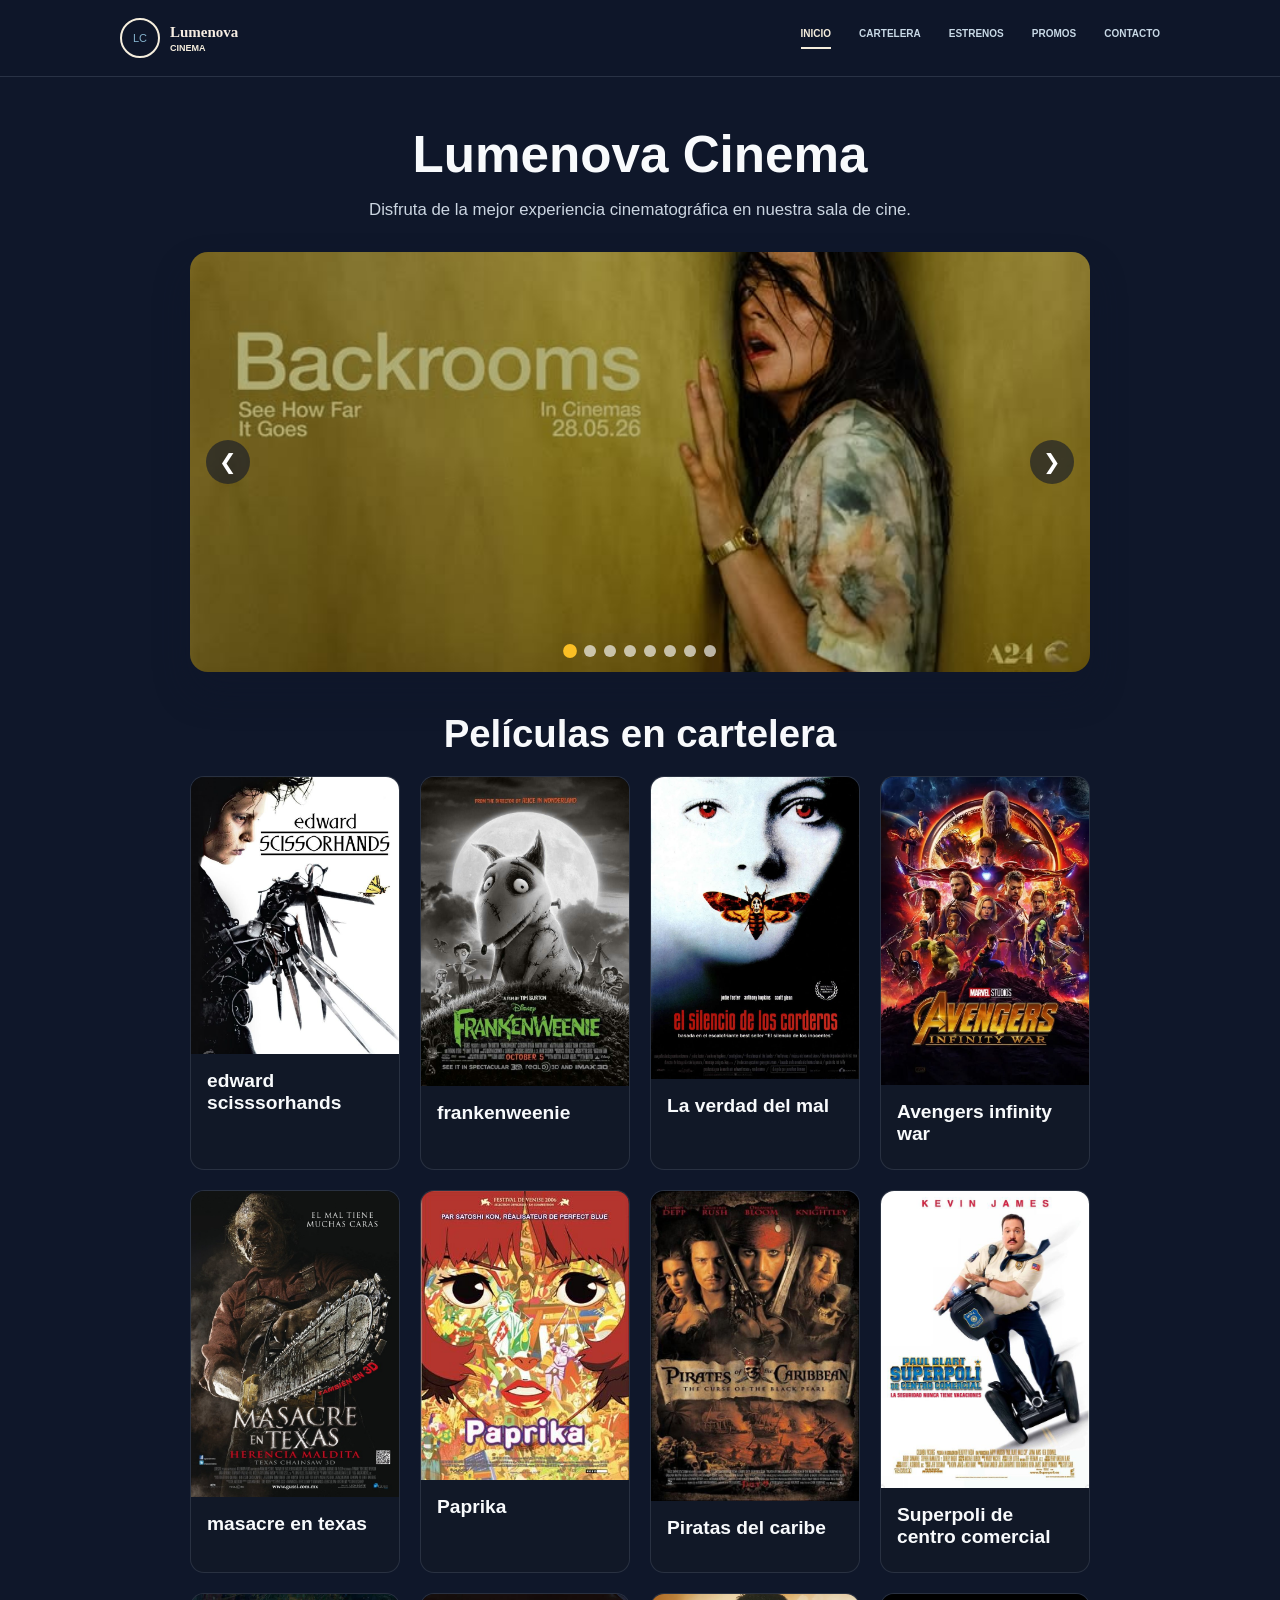
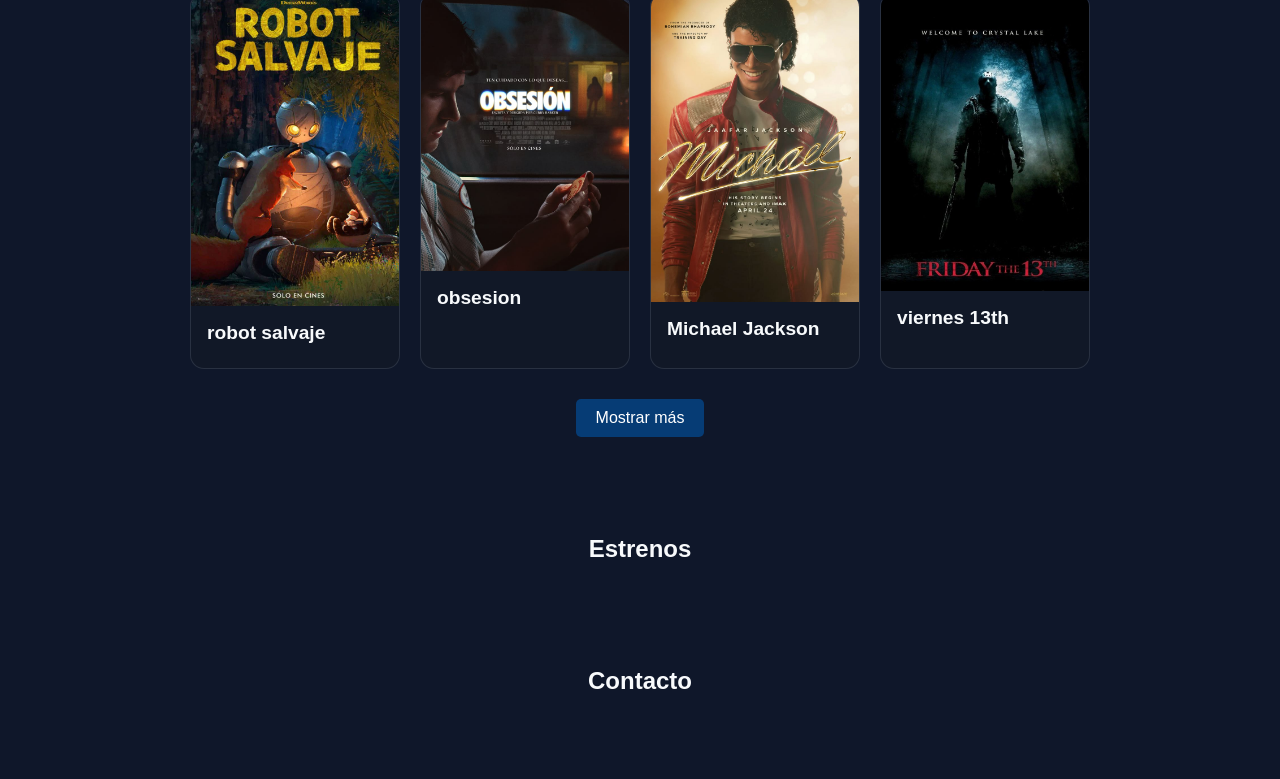
==== frontend/html/index.html @ c8a7863b "modificacion de la barra de menu" ====
<!DOCTYPE html>
<html lang="es">
<head>
    <meta charset="UTF-8">
    <meta name="viewport" content="width=device-width, initial-scale=1.0">
    <link rel="stylesheet" href="../css/style.css">
    <title>Lumenova Cinema</title>
    <link rel="icon" type="image/png" href="../img/logo/lumenova.png">
</head>
<body>
    <header>
        <div class="site-header">
            <a class="brand" href="#inicio" aria-label="Lumenova Cinema, inicio">
                <span class="brand-mark" aria-hidden="true">LC</span>
                <span class="brand-text">Lumenova<small>CINEMA</small></span>
            </a>
            <nav class="main-nav" aria-label="Navegacion principal">
                <a class="current" href="#inicio">Inicio</a>
                <a href="#cartelera">Cartelera</a>
                <a href="#estrenos">Estrenos</a>
                <a href="#promos">Promos</a>
                <a href="#contacto">Contacto</a>
            </nav>
        </div>
    </header>

    <main>
        <section id="inicio" class="hero">
            <h1>Lumenova Cinema</h1>
            <p>Disfruta de la mejor experiencia cinematográfica en nuestra sala de cine.</p>
        </section>

        <section id="cartelera" class="seccion-cartelera">
            <div class="carrusel-contenedor" aria-label="Carrusel de imágenes de películas">
                <button class="carrusel-btn anterior" type="button" aria-label="Anterior" onclick="cambiarImagen(-1)">&#10094;</button>

                <div class="carrusel-imagenes">
                    <img class="carrusel-slide activa" src="../img/carrusel de imagenes/backrooms.jpeg" alt="Imagen 1">
                    <img class="carrusel-slide" src="../img/carrusel de imagenes/deadpool.jpeg" alt="Imagen 2">
                    <img class="carrusel-slide" src="../img/carrusel de imagenes/longlegs.jpeg" alt="Imagen 3">
                    <img class="carrusel-slide" src="../img/carrusel de imagenes/spider-man home coming.jpeg" alt="Imagen 4">
                    <img class="carrusel-slide" src="../img/carrusel de imagenes/LaOdisea.jpg" alt="Imagen 5">
                    <img class="carrusel-slide" src="../img/carrusel de imagenes/The Boys Wallpaper.jpeg" alt="Imagen 6">
                    <img class="carrusel-slide" src="../img/carrusel de imagenes/the texas chainsaw massacre.jpeg" alt="Imagen 7">
                    <img class="carrusel-slide" src="../img/carrusel de imagenes/zootopia 2.jpeg" alt="Imagen 8">
                </div>

                <div class="carrusel-puntos" aria-label="Indicadores del carrusel">
                    <button class="carrusel-punto activo" type="button" data-index="0" aria-label="Ir a la imagen 1"></button>
                    <button class="carrusel-punto" type="button" data-index="1" aria-label="Ir a la imagen 2"></button>
                    <button class="carrusel-punto" type="button" data-index="2" aria-label="Ir a la imagen 3"></button>
                    <button class="carrusel-punto" type="button" data-index="3" aria-label="Ir a la imagen 4"></button>
                    <button class="carrusel-punto" type="button" data-index="4" aria-label="Ir a la imagen 5"></button>
                    <button class="carrusel-punto" type="button" data-index="5" aria-label="Ir a la imagen 6"></button>
                    <button class="carrusel-punto" type="button" data-index="6" aria-label="Ir a la imagen 7"></button>
                    <button class="carrusel-punto" type="button" data-index="7" aria-label="Ir a la imagen 8"></button>
                </div>
                <button class="carrusel-btn siguiente" type="button" aria-label="Siguiente" onclick="cambiarImagen(1)">&#10095;</button>
            </div>

            <div class="peliculas-container">
                <h2>Películas en cartelera</h2>
                <div class="peliculas-grid">
                    <article class="pelicula-card">
                        <img src="../img/peliculas/edward scisssorhands.jpeg" alt="edward scisssorhands">
                        <div class="pelicula-info">
                            <h3>edward scisssorhands</h3>
                            <p></p>
                        </div>
                    </article>
                    <article class="pelicula-card">
                        <img src="../img/peliculas/frankenweenie.jpeg" alt="frankenweenie">
                        <div class="pelicula-info">
                            <h3>frankenweenie</h3>
                            <p></p>
                        </div>
                    </article>
                    <article class="pelicula-card">
                        <img src="../img/peliculas/La verdad del mal.jpeg" alt="La verdad del mal">
                        <div class="pelicula-info">
                            <h3>La verdad del mal</h3>
                            <p></p>
                        </div>
                    </article>
                    <article class="pelicula-card">
                        <img src="../img/peliculas/marvel_com.jpeg" alt="Avengers infinity war">
                        <div class="pelicula-info">
                            <h3> Avengers infinity war </h3>
                            <p></p>
                        </div>
                    </article>
                    <article class="pelicula-card">
                        <img src="../img/peliculas/masacre en texas.jpeg" alt="masacre en texas">
                        <div class="pelicula-info">
                            <h3>masacre en texas</h3>
                            <p></p>
                        </div>
                    </article><article class="pelicula-card">
                        <img src="../img/peliculas/Paprika.jpeg" alt="Paprika">
                        <div class="pelicula-info">
                            <h3>Paprika</h3>
                            <p></p>
                        </div>
                    </article><article class="pelicula-card">
                        <img src="../img/peliculas/Piratas del Caribe_ La maldición de la Perla Negra  (2003).jpeg" alt="Piratas del caribe">
                        <div class="pelicula-info">
                            <h3>Piratas del caribe</h3>
                            <p></p>
                        </div>
                    </article><article class="pelicula-card">
                        <img src="../img/peliculas/Superpoli de centro comercial (2009) - tt1114740.jpeg" alt="Superpoli de centro comercial">
                        <div class="pelicula-info">
                            <h3>Superpoli de centro comercial</h3>
                            <p></p>
                        </div>
                    </article>
                    </article><article class="pelicula-card">
                        <img src="../img/peliculas/Robot Salvaje.jpeg" alt="Robot salvaje">
                        <div class="pelicula-info">
                            <h3>robot salvaje</h3>
                            <p></p>
                        </div>
                    </article>
                    </article><article class="pelicula-card">
                        <img src="../img/peliculas/obsesion.jpeg" alt="obsesion">
                        <div class="pelicula-info">
                            <h3>obsesion</h3>
                            <p></p>
                        </div>
                    </article>
                    </article><article class="pelicula-card">
                        <img src="../img/peliculas/Michael (2026).jpeg" alt="michael jackson">
                        <div class="pelicula-info">
                            <h3>Michael Jackson</h3>
                            <p></p>
                        </div>
                    </article>
                    </article><article class="pelicula-card">
                        <img src="../img/peliculas/viernes 13th.jpeg" alt="viernes 13th">
                        <div class="pelicula-info">
                            <h3> viernes 13th</h3>
                            <p></p>
                        </div>
                    </article>
                </div>
                <div class="expand-container">
                    <button id="expand-btn" class="btn" type="button">Mostrar más</button>
                </div>
            </div>
        </section>
        <section id="estrenos" class="contenido-seccion">
            <h2>Estrenos</h2>
            <p></p>
        </section>
        <section id="contacto" class="contenido-seccion">
            <h2>Contacto</h2>
            <p></p>
        </section>
    </main>
    <footer>

    </footer>
    <script src="../js/script.js"></script>
</body>
</html>
---- frontend/css/style.css ----
html {
    scroll-behavior: smooth;
}

body {
    margin: 0;
    font-family: Arial, sans-serif;
    background: #0f172a;
    color: #f8fafc;
}

header {
    position: sticky;
    top: 0;
    z-index: 50;
    background: rgba(15, 23, 42, 0.95);
    backdrop-filter: blur(6px);
    border-bottom: 1px solid rgba(148, 163, 184, 0.2);
}

.site-header {
    align-items: center;
    display: flex;
    justify-content: space-between;
    margin: 0 auto;
    max-width: 1040px;
    padding: 18px 28px;
}

.brand {
    align-items: center;
    color: #f7eee3;
    display: flex;
    gap: 10px;
    text-decoration: none;
}

.brand-mark {
    align-items: center;
    border: 2px solid #f5eedd;
    border-radius: 50%;
    color: #84b3ce;
    display: flex;
    font-size: 11px;
    height: 36px;
    justify-content: center;
    width: 36px;
}

.brand-text {
    font-family: Georgia, serif;
    font-size: 15px;
    font-weight: bold;
}

.brand-text small {
    color: #f5eedd;
    display: block;
    font-family: Arial, sans-serif;
    font-size: 9px;
    margin-top: 2px;
}

.main-nav {
    display: flex;
    gap: 28px;
}

.main-nav a {
    color: #c8d9e6;
    font-size: 10px;
    font-weight: bold;
    padding-bottom: 8px;
    text-decoration: none;
    text-transform: uppercase;
}

.main-nav a:hover,.main-nav a.current {
    border-bottom: 2px solid #f5eedd;
    color: #f5eedd;
}

@media (max-width: 650px) {
    .site-header {
        align-items: flex-start;
        flex-direction: column;
        gap: 20px;
    }

    .main-nav {
        flex-wrap: wrap;
        gap: 14px 18px;
    }
}

main {
    width: min(1100px, calc(100% - 2rem));
    margin: 0 auto;
    padding-bottom: 3rem;
}

.hero,.contenido-seccion {
    padding: 3rem 1rem 1rem;
    text-align: center;
}

.hero h1 {
    margin: 0;
    font-size: clamp(2rem, 4vw, 4rem);
}

.hero p {
    color: #cbd5e1;
    max-width: 700px;
    margin: 1rem auto 0;
    font-size: 1.05rem;
}

.seccion-cartelera {
    padding-top: 1rem;
}

.carrusel-contenedor {
    position: relative;
    max-width: 900px;
    margin: 0 auto;
    border-radius: 18px;
    overflow: hidden;
    box-shadow: 0 20px 35px rgba(15, 23, 42, 0.45);
    background: #111827;
}

.carrusel-imagenes {
    position: relative;
    width: 100%;
    height: 420px;
}

.carrusel-slide {
    position: absolute;
    inset: 0;
    width: 100%;
    height: 100%;
    object-fit: cover;
    opacity: 0;
    visibility: hidden;
    transition: opacity 0.5s ease, visibility 0.5s ease;
}

.carrusel-slide.activa {
    opacity: 1;
    visibility: visible;
}

.carrusel-btn {
    position: absolute;
    top: 50%;
    transform: translateY(-50%);
    border: none;
    border-radius: 50%;
    width: 44px;
    height: 44px;
    background-color: rgba(15, 23, 42, 0.6);
    color: white;
    font-size: 1.3rem;
    cursor: pointer;
    z-index: 10;
    transition: background-color 0.2s ease, transform 0.2s ease;
}

.carrusel-btn:hover {
    background-color: rgba(15, 23, 42, 0.85);
    transform: translateY(-50%) scale(1.05);
}

.anterior {
    left: 16px;
}

.siguiente {
    right: 16px;
}

.carrusel-puntos {
    position: absolute;
    left: 50%;
    bottom: 15px;
    display: flex;
    gap: 0.5rem;
    transform: translateX(-50%);
    z-index: 15;
}

.carrusel-punto {
    width: 12px;
    height: 12px;
    border: none;
    border-radius: 50%;
    background: rgba(255, 255, 255, 0.65);
    cursor: pointer;
    transition: background 0.2s ease, transform 0.2s ease;
}

.carrusel-punto.activo {
    background: #fbbf24;
    transform: scale(1.15);
}

.peliculas-container {
    max-width: 900px;
    margin: 2.5rem auto 0;
    padding: 0 0.5rem;
}

.peliculas-container h2 {
    margin: 0 0 1.25rem;
    text-align: center;
    font-size: clamp(1.8rem, 3vw, 2.5rem);
}

.peliculas-grid {
    display: grid;
    grid-template-columns: repeat(auto-fit, minmax(200px, 1fr));
    gap: 1.25rem;
}

.pelicula-card {
    background: #111827;
    border: 1px solid rgba(148, 163, 184, 0.18);
    border-radius: 14px;
    overflow: hidden;
    transition: transform 0.2s ease, box-shadow 0.2s ease;
}

.pelicula-card:hover {
    transform: translateY(-4px);
    box-shadow: 0 14px 24px rgba(15, 23, 42, 0.35);
}

.pelicula-card img {
    display: block;
    width: 100%;
    height: auto;
    object-fit: contain;
    background: #0f172a;
}

.pelicula-info {
    padding: 1rem;
}

.pelicula-info h3 {
    margin: 0 0 0.5rem;
    color: #f8fafc;
    font-size: 1.2rem;
}

.pelicula-info p {
    margin: 0;
    color: #cbd5e1;
    line-height: 1.5;
}

.btn {
    background-color: #063c75;
    color: white;
    border: none;
    padding: 10px 20px;
    cursor: pointer;
    border-radius: 5px;
    font-size: 16px;
}

.btn:hover {
    background-color: #1f65af;
    transform: translateY(-1px);
}
.content {
    max-height: 2000px;
    overflow: hidden;
    transition: max-height 0.3s ease-out, opacity 0.3s ease-out;
    opacity: 1;
    margin-top: 10px;
}

.content.oculto {
    max-height: 0;
    opacity: 0;
}

.expand-container{
    margin: 30px auto;
    display: grid;
    place-items: center;
}
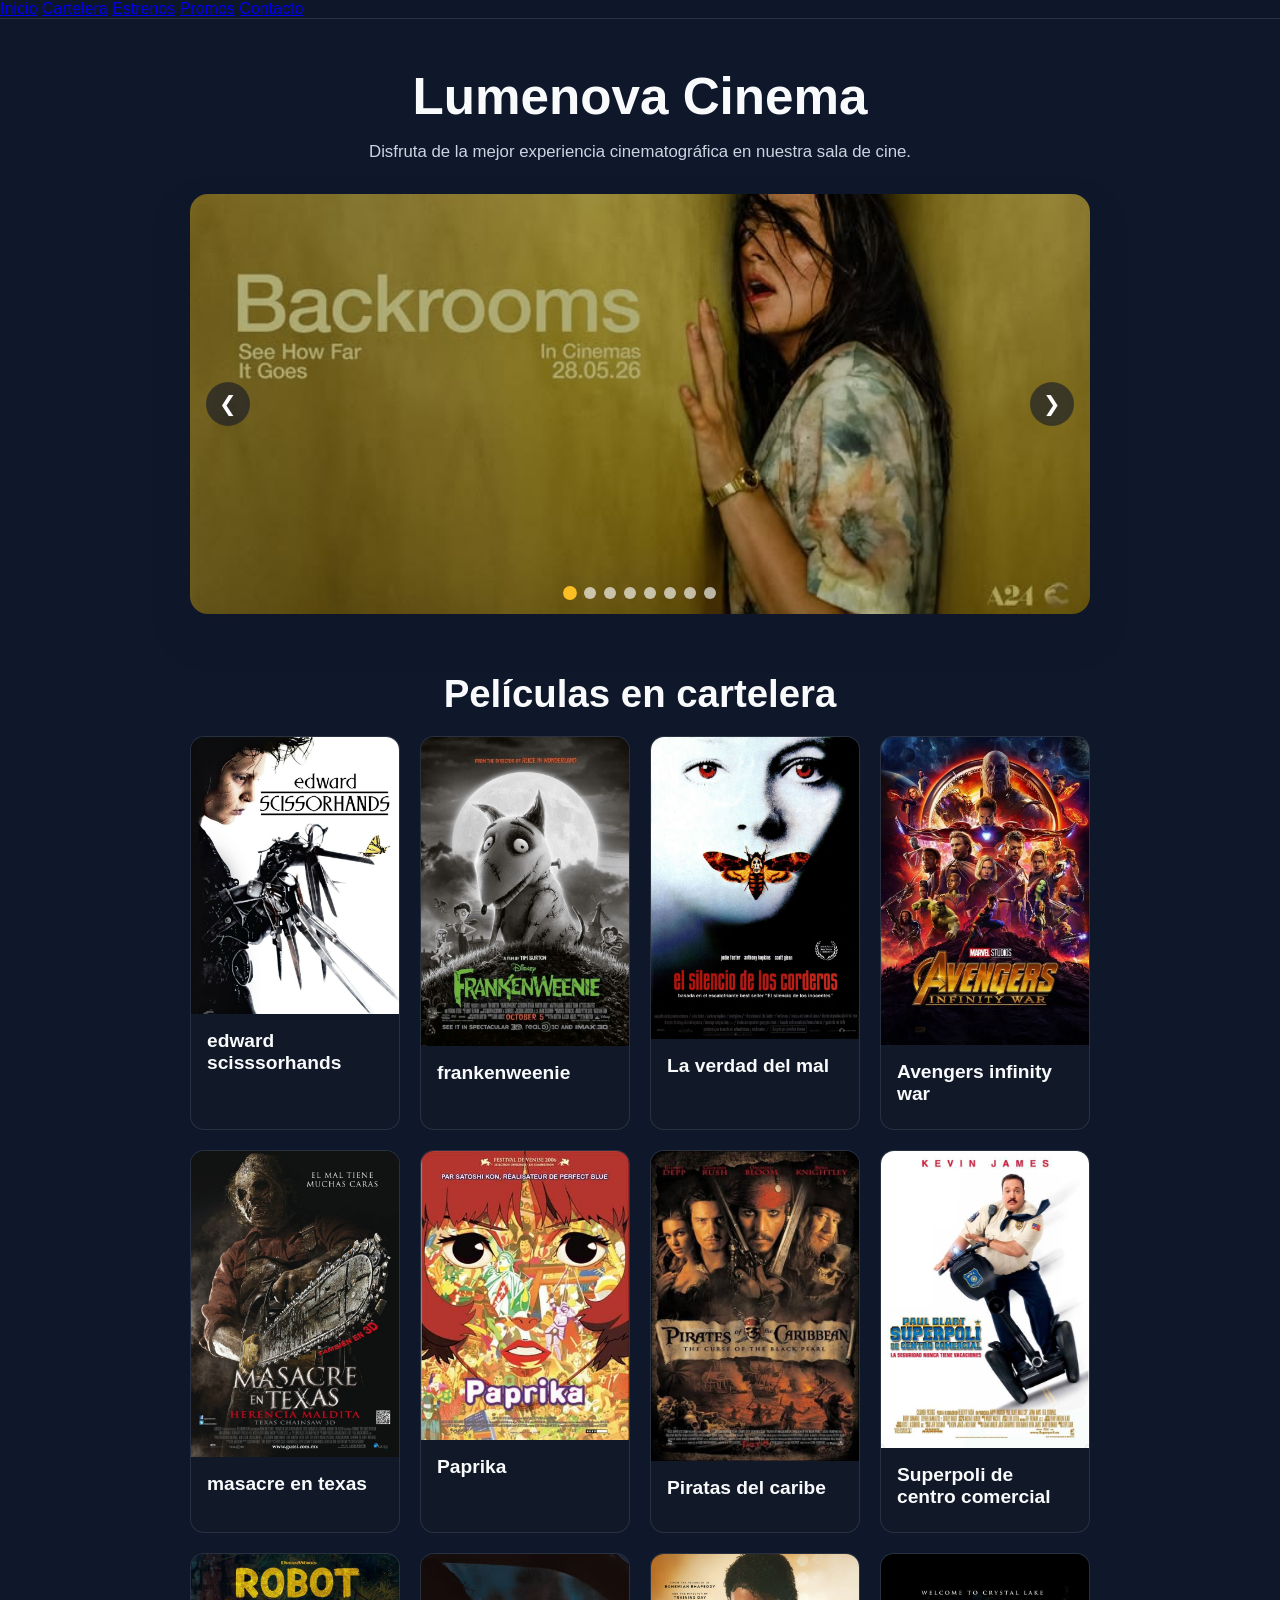
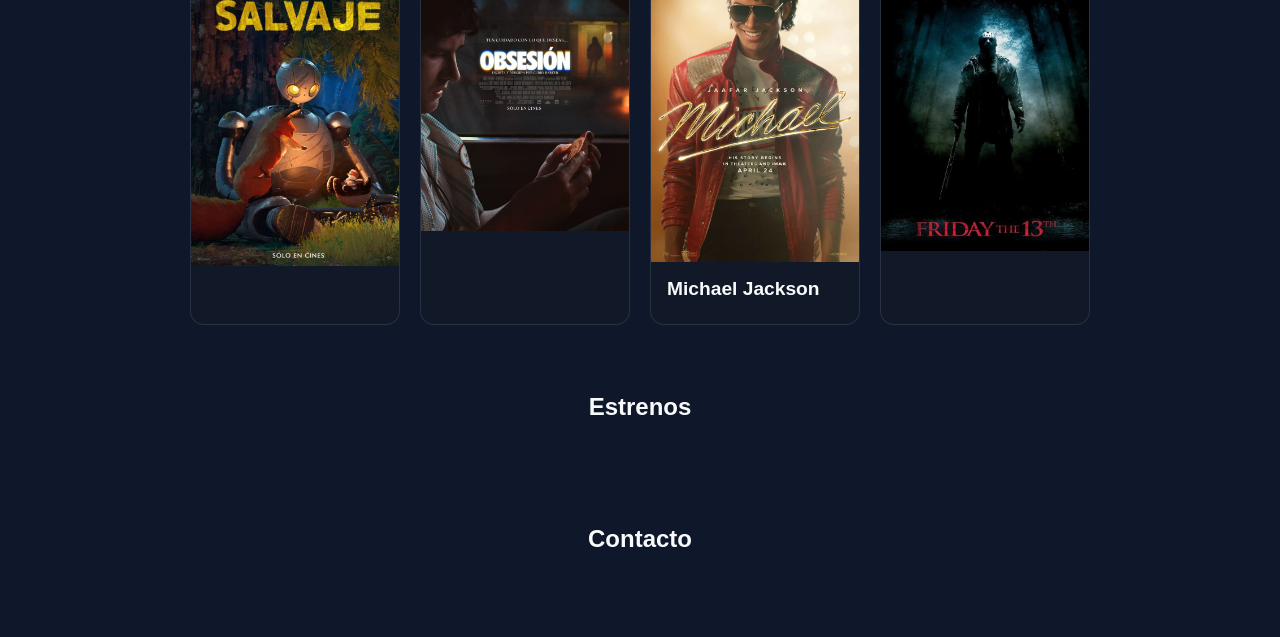
==== commit d1260fa2: "arregle la seccion de cartelera para que apparezca tambien el titulo" ====
--- a/frontend/html/index.html
+++ b/frontend/html/index.html
@@ -9,19 +9,13 @@
 </head>
 <body>
     <header>
-        <div class="site-header">
-            <a class="brand" href="#inicio" aria-label="Lumenova Cinema, inicio">
-                <span class="brand-mark" aria-hidden="true">LC</span>
-                <span class="brand-text">Lumenova<small>CINEMA</small></span>
-            </a>
-            <nav class="main-nav" aria-label="Navegacion principal">
-                <a class="current" href="#inicio">Inicio</a>
-                <a href="#cartelera">Cartelera</a>
-                <a href="#estrenos">Estrenos</a>
-                <a href="#promos">Promos</a>
-                <a href="#contacto">Contacto</a>
-            </nav>
-        </div>
+        <nav id="nav">
+            <a href="#inicio">Inicio</a>
+            <a href="#cartelera">Cartelera</a>
+            <a href="#estrenos">Estrenos</a>
+            <a href="#promos">Promos</a>
+            <a href="#contacto">Contacto</a>
+        </nav>
     </header>
 
     <main>
@@ -30,7 +24,7 @@
             <p>Disfruta de la mejor experiencia cinematográfica en nuestra sala de cine.</p>
         </section>
 
-        <section id="cartelera" class="seccion-cartelera">
+        <section class="seccion-cartelera">
             <div class="carrusel-contenedor" aria-label="Carrusel de imágenes de películas">
                 <button class="carrusel-btn anterior" type="button" aria-label="Anterior" onclick="cambiarImagen(-1)">&#10094;</button>
 
@@ -57,7 +51,7 @@
                 </div>
                 <button class="carrusel-btn siguiente" type="button" aria-label="Siguiente" onclick="cambiarImagen(1)">&#10095;</button>
             </div>
-
+            <div id="cartelera"></div><br>
             <div class="peliculas-container">
                 <h2>Películas en cartelera</h2>
                 <div class="peliculas-grid">
@@ -115,36 +109,33 @@
                         </div>
                     </article>
                     </article><article class="pelicula-card">
-                        <img src="../img/peliculas/Robot Salvaje.jpeg" alt="Robot salvaje">
+                        <img src="../img/peliculas/Robot Salvaje.jpeg" alt="">
                         <div class="pelicula-info">
-                            <h3>robot salvaje</h3>
+                            <h3></h3>
                             <p></p>
                         </div>
                     </article>
                     </article><article class="pelicula-card">
-                        <img src="../img/peliculas/obsesion.jpeg" alt="obsesion">
+                        <img src="../img/peliculas/obsesion.jpeg" alt="">
                         <div class="pelicula-info">
-                            <h3>obsesion</h3>
+                            <h3></h3>
                             <p></p>
                         </div>
                     </article>
                     </article><article class="pelicula-card">
-                        <img src="../img/peliculas/Michael (2026).jpeg" alt="michael jackson">
+                        <img src="../img/peliculas/Michael (2026).jpeg" alt="">
                         <div class="pelicula-info">
                             <h3>Michael Jackson</h3>
                             <p></p>
                         </div>
                     </article>
                     </article><article class="pelicula-card">
-                        <img src="../img/peliculas/viernes 13th.jpeg" alt="viernes 13th">
+                        <img src="../img/peliculas/viernes 13th.jpeg" alt="">
                         <div class="pelicula-info">
-                            <h3> viernes 13th</h3>
+                            <h3></h3>
                             <p></p>
                         </div>
                     </article>
-                </div>
-                <div class="expand-container">
-                    <button id="expand-btn" class="btn" type="button">Mostrar más</button>
                 </div>
             </div>
         </section>
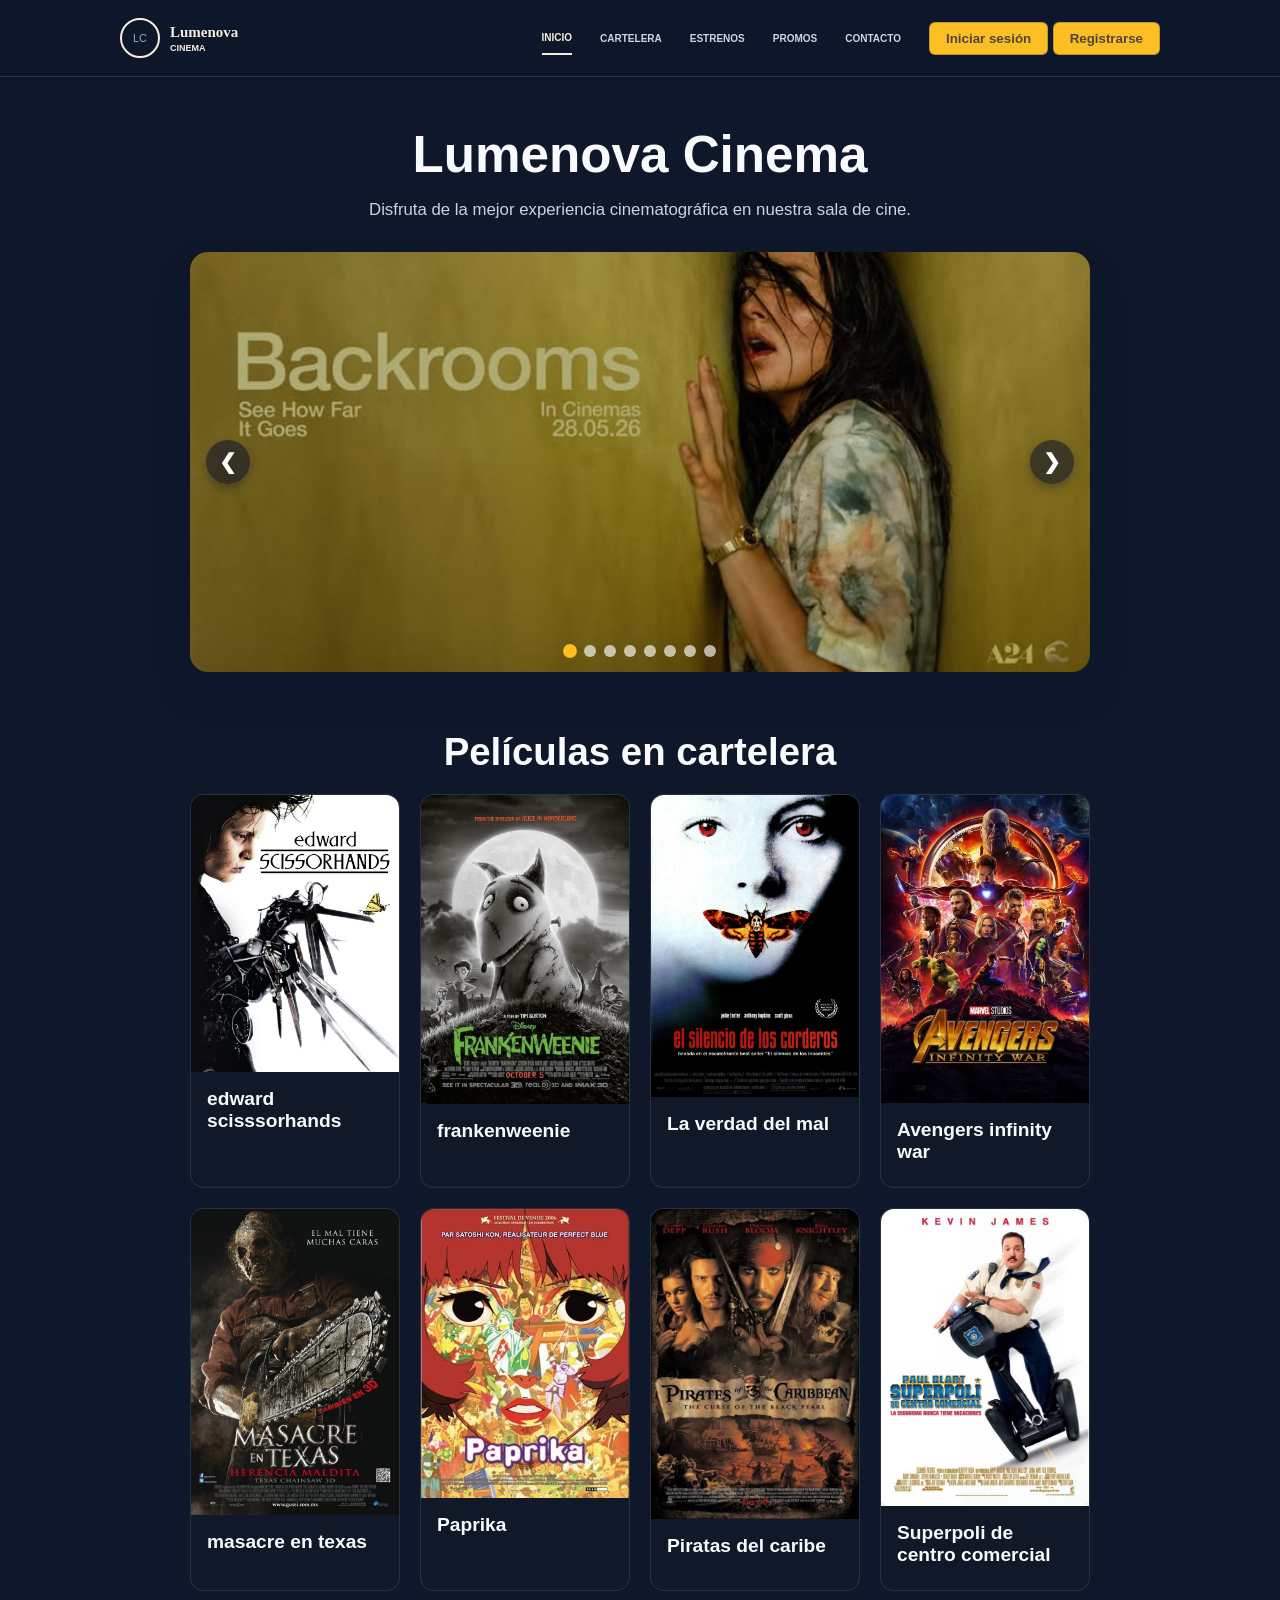
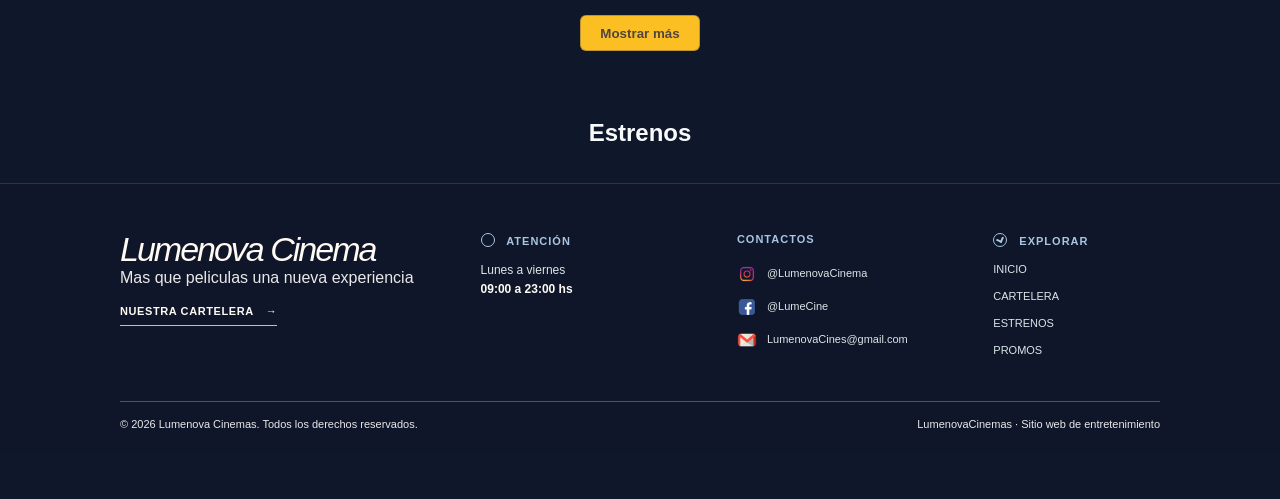
==== commit 0d3e117d: "implementacion de nuevas peliculas, apartados de iniciar sesion y registrarse ademas de implementar " ====
--- a/frontend/html/index.html
+++ b/frontend/html/index.html
@@ -9,12 +9,21 @@
 </head>
 <body>
     <header>
-        <nav id="nav">
-            <a href="#inicio">Inicio</a>
-            <a href="#cartelera">Cartelera</a>
-            <a href="#estrenos">Estrenos</a>
-            <a href="#promos">Promos</a>
-            <a href="#contacto">Contacto</a>
+        <div class="site-header">
+            <a class="brand" href="#inicio" aria-label="Lumenova Cinema, inicio">
+                <span class="brand-mark" aria-hidden="true">LC</span>
+                <span class="brand-text">Lumenova<small>CINEMA</small></span>
+            </a>
+            <nav class="main-nav" aria-label="Navegacion principal">
+                <a class="current" href="#inicio">Inicio</a>
+                <a href="#cartelera">Cartelera</a>
+                <a href="#estrenos">Estrenos</a>
+                <a href="#promos">Promos</a>
+                <a href="#contacto">Contacto</a>
+            <div class="botones-cuenta">
+                <button type="button" onclick="location.href='#Iniciar sesión'">Iniciar sesión</button>
+                <button type="button" onclick="location.href='#Registrarse'">Registrarse</button>
+            </div>
         </nav>
     </header>
 
@@ -27,7 +36,6 @@
         <section class="seccion-cartelera">
             <div class="carrusel-contenedor" aria-label="Carrusel de imágenes de películas">
                 <button class="carrusel-btn anterior" type="button" aria-label="Anterior" onclick="cambiarImagen(-1)">&#10094;</button>
-
                 <div class="carrusel-imagenes">
                     <img class="carrusel-slide activa" src="../img/carrusel de imagenes/backrooms.jpeg" alt="Imagen 1">
                     <img class="carrusel-slide" src="../img/carrusel de imagenes/deadpool.jpeg" alt="Imagen 2">
@@ -89,53 +97,63 @@
                             <h3>masacre en texas</h3>
                             <p></p>
                         </div>
-                    </article><article class="pelicula-card">
+                    </article>
+                    <article class="pelicula-card">
                         <img src="../img/peliculas/Paprika.jpeg" alt="Paprika">
                         <div class="pelicula-info">
                             <h3>Paprika</h3>
                             <p></p>
                         </div>
-                    </article><article class="pelicula-card">
+                    </article>
+                    <article class="pelicula-card">
                         <img src="../img/peliculas/Piratas del Caribe_ La maldición de la Perla Negra  (2003).jpeg" alt="Piratas del caribe">
                         <div class="pelicula-info">
                             <h3>Piratas del caribe</h3>
                             <p></p>
                         </div>
-                    </article><article class="pelicula-card">
+                    </article>
+                    <article class="pelicula-card">
                         <img src="../img/peliculas/Superpoli de centro comercial (2009) - tt1114740.jpeg" alt="Superpoli de centro comercial">
                         <div class="pelicula-info">
                             <h3>Superpoli de centro comercial</h3>
                             <p></p>
                         </div>
                     </article>
-                    </article><article class="pelicula-card">
-                        <img src="../img/peliculas/Robot Salvaje.jpeg" alt="">
-                        <div class="pelicula-info">
-                            <h3></h3>
-                            <p></p>
-                        </div>
-                    </article>
-                    </article><article class="pelicula-card">
-                        <img src="../img/peliculas/obsesion.jpeg" alt="">
-                        <div class="pelicula-info">
-                            <h3></h3>
-                            <p></p>
-                        </div>
-                    </article>
-                    </article><article class="pelicula-card">
-                        <img src="../img/peliculas/Michael (2026).jpeg" alt="">
+                </div>
+
+                <div class="peliculas-grid peliculas-extra oculto">
+                    <article class="pelicula-card">
+                        <img src="../img/peliculas/Robot Salvaje.jpeg" alt="Robot Salvaje">
+                        <div class="pelicula-info">
+                            <h3>Robot Salvaje</h3>
+                            <p></p>
+                        </div>
+                    </article>
+                    <article class="pelicula-card">
+                        <img src="../img/peliculas/obsesion.jpeg" alt="Obsesión">
+                        <div class="pelicula-info">
+                            <h3>Obsesión</h3>
+                            <p></p>
+                        </div>
+                    </article>
+                    <article class="pelicula-card">
+                        <img src="../img/peliculas/Michael (2026).jpeg" alt="Michael Jackson">
                         <div class="pelicula-info">
                             <h3>Michael Jackson</h3>
                             <p></p>
                         </div>
                     </article>
-                    </article><article class="pelicula-card">
-                        <img src="../img/peliculas/viernes 13th.jpeg" alt="">
-                        <div class="pelicula-info">
-                            <h3></h3>
-                            <p></p>
-                        </div>
-                    </article>
+                    <article class="pelicula-card">
+                        <img src="../img/peliculas/viernes 13th.jpeg" alt="viernes 13th">
+                        <div class="pelicula-info">
+                            <h3>viernes 13</h3>
+                            <p></p>
+                        </div>
+                    </article>
+                </div>
+
+                <div class="expand-container">
+                    <button type="button" class="btn-toggle" id="togglePeliculas">Mostrar más</button>
                 </div>
             </div>
         </section>
@@ -143,13 +161,40 @@
             <h2>Estrenos</h2>
             <p></p>
         </section>
-        <section id="contacto" class="contenido-seccion">
-            <h2>Contacto</h2>
-            <p></p>
-        </section>
-    </main>
-    <footer>
-
+        <hr>
+    <footer class="site-footer">
+        <div class="footer-content">
+            <div class="footer-brand">
+                <a class="footer-logo" href="index.html">Lumenova Cinema</a>
+                <span>Mas que peliculas una nueva experiencia
+                <a class="footer-action" href="#cartelera">Nuestra Cartelera<span aria-hidden="true">→</span></a>
+                
+            </div>
+            <div class="footer-column">
+                <h2><span class="footer-heading-icon icon-clock" aria-hidden="true"></span> Atención</h2>
+                <p>Lunes a viernes<br><strong>09:00 a 23:00 hs</strong></p>
+            </div>
+            <div class="footer-column">
+                <h2><span class="fa fa-user-circle-o" aria-hidden="true"></span> Contactos</h2>
+                <div class="footer-socials">
+                    <a href="" target="_blank" rel="noopener noreferrer" aria-label="Instagram"><img src="../img/logos/Instagram.png" alt=""><span>@LumenovaCinema</span></a>
+                    <a href="" target="_blank" rel="noopener noreferrer" aria-label="Facebook"><img src="../img/logos/facebook.png" alt=""><span>@LumeCine</span></a>
+                    <a href="" target="_blank" rel="noopener noreferrer" aria-label="Mail"><img src="../img/logos/Gmail.png" alt=""><span>LumenovaCines@gmail.com</span></a>
+
+                </div>
+            </div>
+            <div class="footer-column footer-links">
+                <h2><span class="footer-heading-icon icon-explore" aria-hidden="true"></span> Explorar</h2>
+                <a href="index.html">Inicio</a>
+                <a href="#cartelera">Cartelera</a>
+                <a href="#estrenos">Estrenos</a>
+                <a href="promociones.html">Promos</a>
+            </div>
+        </div>
+        <div class="footer-bottom">
+            <span>© 2026 Lumenova Cinemas. Todos los derechos reservados.</span>
+            <span>LumenovaCinemas · Sitio web de entretenimiento</span>
+        </div>
     </footer>
     <script src="../js/script.js"></script>
 </body>
--- a/frontend/css/style.css
+++ b/frontend/css/style.css
@@ -18,6 +18,28 @@
     border-bottom: 1px solid rgba(148, 163, 184, 0.2);
 }
 
+#nav a:hover {
+    color: #fbbf24;
+}
+
+button{
+    background-color: #fbbf24;
+    color: #1f2147c6;
+    border: none;
+    padding: 0.5rem 1rem;
+    border-radius: 6px;
+    cursor: pointer;
+    font-weight: 600;
+    transition: background-color 0.2s ease, transform 0.2s ease;
+    border: 1px solid rgba(97, 83, 74, 0.39);
+}
+
+button:hover {
+    background-color: #f59e0b;
+    transform: scale(1.05);
+}
+
+
 .site-header {
     align-items: center;
     display: flex;
@@ -70,9 +92,10 @@
     color: #c8d9e6;
     font-size: 10px;
     font-weight: bold;
-    padding-bottom: 8px;
     text-decoration: none;
     text-transform: uppercase;
+    align-items: center;
+    display: flex;
 }
 
 .main-nav a:hover,.main-nav a.current {
@@ -158,14 +181,20 @@
     transform: translateY(-50%);
     border: none;
     border-radius: 50%;
-    width: 44px;
-    height: 44px;
+    min-width: 44px;
+    min-height: 44px;
+    padding: 0;
+    display: flex;
+    align-items: center;
+    justify-content: center;
     background-color: rgba(15, 23, 42, 0.6);
     color: white;
     font-size: 1.3rem;
+    line-height: 1;
     cursor: pointer;
     z-index: 10;
     transition: background-color 0.2s ease, transform 0.2s ease;
+    box-shadow: 0 4px 10px rgba(15, 23, 42, 0.35);
 }
 
 .carrusel-btn:hover {
@@ -192,10 +221,11 @@
 }
 
 .carrusel-punto {
-    width: 12px;
-    height: 12px;
+    min-width: 12px;
+    min-height: 12px;
     border: none;
     border-radius: 50%;
+    padding: 0;
     background: rgba(255, 255, 255, 0.65);
     cursor: pointer;
     transition: background 0.2s ease, transform 0.2s ease;
@@ -222,6 +252,15 @@
     display: grid;
     grid-template-columns: repeat(auto-fit, minmax(200px, 1fr));
     gap: 1.25rem;
+}
+
+.peliculas-extra {
+    display: none;
+    margin-top: 1.25rem;
+}
+
+.peliculas-extra.visible {
+    display: grid;
 }
 
 .pelicula-card {
@@ -288,8 +327,266 @@
     opacity: 0;
 }
 
-.expand-container{
-    margin: 30px auto;
+.expand-container {
+    margin: 1.5rem auto 0;
     display: grid;
     place-items: center;
+}
+
+.btn-toggle {
+    background-color: #fbbf24;
+    color: #1f2147c6;
+    border: 1px solid rgba(97, 83, 74, 0.39);
+    border-radius: 6px;
+    cursor: pointer;
+    font-weight: 600;
+    padding: 0.6rem 1.2rem;
+    transition: background-color 0.2s ease, transform 0.2s ease;
+}
+
+.btn-toggle:hover {
+    background-color: #f59e0b;
+    transform: scale(1.02);
+}
+
+
+/*SECCION FOOTER*/
+.site-footer {
+    background: rgba(15, 23, 42, 0.95);
+    color: #e9e9e9;
+    margin-left: calc(50% - 50vw);
+    padding: 46px 24px 18px;
+    width: 100vw;
+    box-sizing: border-box;
+}
+
+.footer-content {
+	display: grid;
+	gap: clamp(22px, 4vw, 48px);
+	grid-template-columns: 1.5fr 1fr 1fr .8fr;
+	margin: 0 auto;
+	max-width: 1040px;
+	padding-bottom: 42px;
+	width: min(1040px, calc(100% - 32px));
+}
+
+.footer-logo {
+	color: #fffaf2;
+	display: block;
+	font-family:;
+	font-size: clamp(26px, 3vw, 34px);
+	font-style: italic;
+	letter-spacing: -2px;
+	text-decoration: none;
+}
+
+
+
+.footer-action {
+	border-bottom: 1px solid #a9c5e2;
+	color: #fffaf2;
+	display: inline-flex;
+	font-size: 11px;
+	font-weight: bold;
+	gap: 12px;
+	letter-spacing: .6px;
+	margin-top: 18px;
+	padding-bottom: 8px;
+	text-decoration: none;
+	text-transform: uppercase;
+}
+
+
+.footer-column h2 {
+	background: none;
+	color: #a9c5e2;
+	font-family: Arial, sans-serif;
+	font-size: 11px;
+	font-weight: bold;
+	letter-spacing: 1px;
+	margin: 3px 0 14px;
+	padding: 0;
+	text-align: left;
+	text-transform: uppercase;
+}
+
+.footer-heading-icon {
+	color: #a9c5e2;
+	display: inline-block;
+	height: 12px;
+	margin-right: 8px;
+	position: relative;
+	vertical-align: -2px;
+	width: 12px;
+}
+
+.icon-clock {
+	border: 1.5px solid #a9c5e2;
+	border-radius: 50%;
+}
+
+.icon-clock::before, .icon-clock::after {
+	background: #a9c5e2;
+	height: 1px;
+	left: 5px;
+	position: absolute;
+	top: 5px;
+	transform-origin: left center;
+	width: 4px;
+}
+
+.icon-clock::after {
+	transform: rotate(275deg);
+	width: 3px;
+}
+
+.icon-contact {
+	border: 1.5px solid #a9c5e2;
+	border-radius: 1px;
+}
+
+.icon-contact::before {
+	background: #a9c5e2;
+	border-radius: 50%;
+	height: 3px;
+	left: 2px;
+	position: absolute;
+	top: 2px;
+	width: 3px;
+}
+
+.icon-contact::after {
+	background: #a9c5e2;
+	height: 1px;
+	left: 6px;
+	position: absolute;
+	top: 3px;
+	width: 4px;
+}
+
+.icon-explore {
+	border: 1.5px solid #a9c5e2;
+	border-radius: 50%;
+}
+
+.icon-explore::before {
+	border-bottom: 2px solid #a9c5e2;
+	border-right: 2px solid #a9c5e2;
+	content: "";
+	height: 4px;
+	left: 3px;
+	position: absolute;
+	top: 2px;
+	transform: rotate(25deg);
+	width: 4px;
+}
+
+.footer-column p, .footer-column a {
+	color: #d9e7e7;
+	display: block;
+	font-size: 12px;
+	line-height: 1.55;
+	margin-bottom: 16px;
+	text-decoration: none;
+}
+
+.footer-column p:last-child, .footer-column a:last-child {
+	margin-bottom: 0;
+}
+
+.footer-column a:hover, .footer-links a:hover {
+	color: #a9e2ce;
+}
+
+.footer-column strong {
+	color: #fffaf2;
+}
+
+.footer-links a {
+	font-size: 11px;
+	margin-bottom: 10px;
+	text-transform: uppercase;
+}
+
+.footer-socials {
+	display: flex;
+	align-items: flex-start;
+	flex-direction: column;
+	gap: 7px;
+	margin-top: 16px;
+}
+
+.footer-socials a {
+	align-items: center;
+	background: transparent;
+	border: 0;
+	border-radius: 4px;
+	display: flex;
+	gap: 10px;
+	height: auto;
+	justify-content: flex-start;
+	margin: 0;
+	padding: 3px 6px 3px 0;
+	transition: background .2s ease, color .2s ease, transform .2s ease;
+	width: auto;
+}
+
+.footer-socials a:hover, .footer-socials a:focus-visible {
+	color: #fffaf2;
+	transform: translateY(-3px);
+}
+
+.footer-socials img {
+	border-radius: 50%;
+	height: 20px;
+	object-fit: cover;
+	width: 20px;
+}
+
+.footer-socials span {
+	color: #d9e7e7;
+	font-size: 11px;
+	line-height: 1;
+}
+
+.footer-bottom {
+	align-items: center;
+	border-top: 1px solid rgba(169, 226, 206, .32);
+	display: flex;
+	font-size: 11px;
+	gap: 20px;
+	justify-content: space-between;
+	line-height: 1.5;
+	margin: 0 auto;
+	max-width: 1040px;
+	padding-top: 14px;
+	width: min(1040px, calc(100% - 32px));
+}
+
+.footer-bottom span {
+	display: block;
+}
+
+.footer-copyright {
+	color: #e9f3f1;
+}
+
+.footer-credit {
+	color: #a9e2ce;
+	letter-spacing: .3px;
+	text-align: right;
+}
+
+.footer-credit b {
+	color: #f5eedd;
+	font-weight: normal;
+	margin: 0 6px;
+}
+
+hr {
+    border: none;
+    border-top: 1px solid rgba(148, 163, 184, 0.2);
+    margin: 0;
+    width: 100vw;
+    margin-left: calc(50% - 50vw);
 }
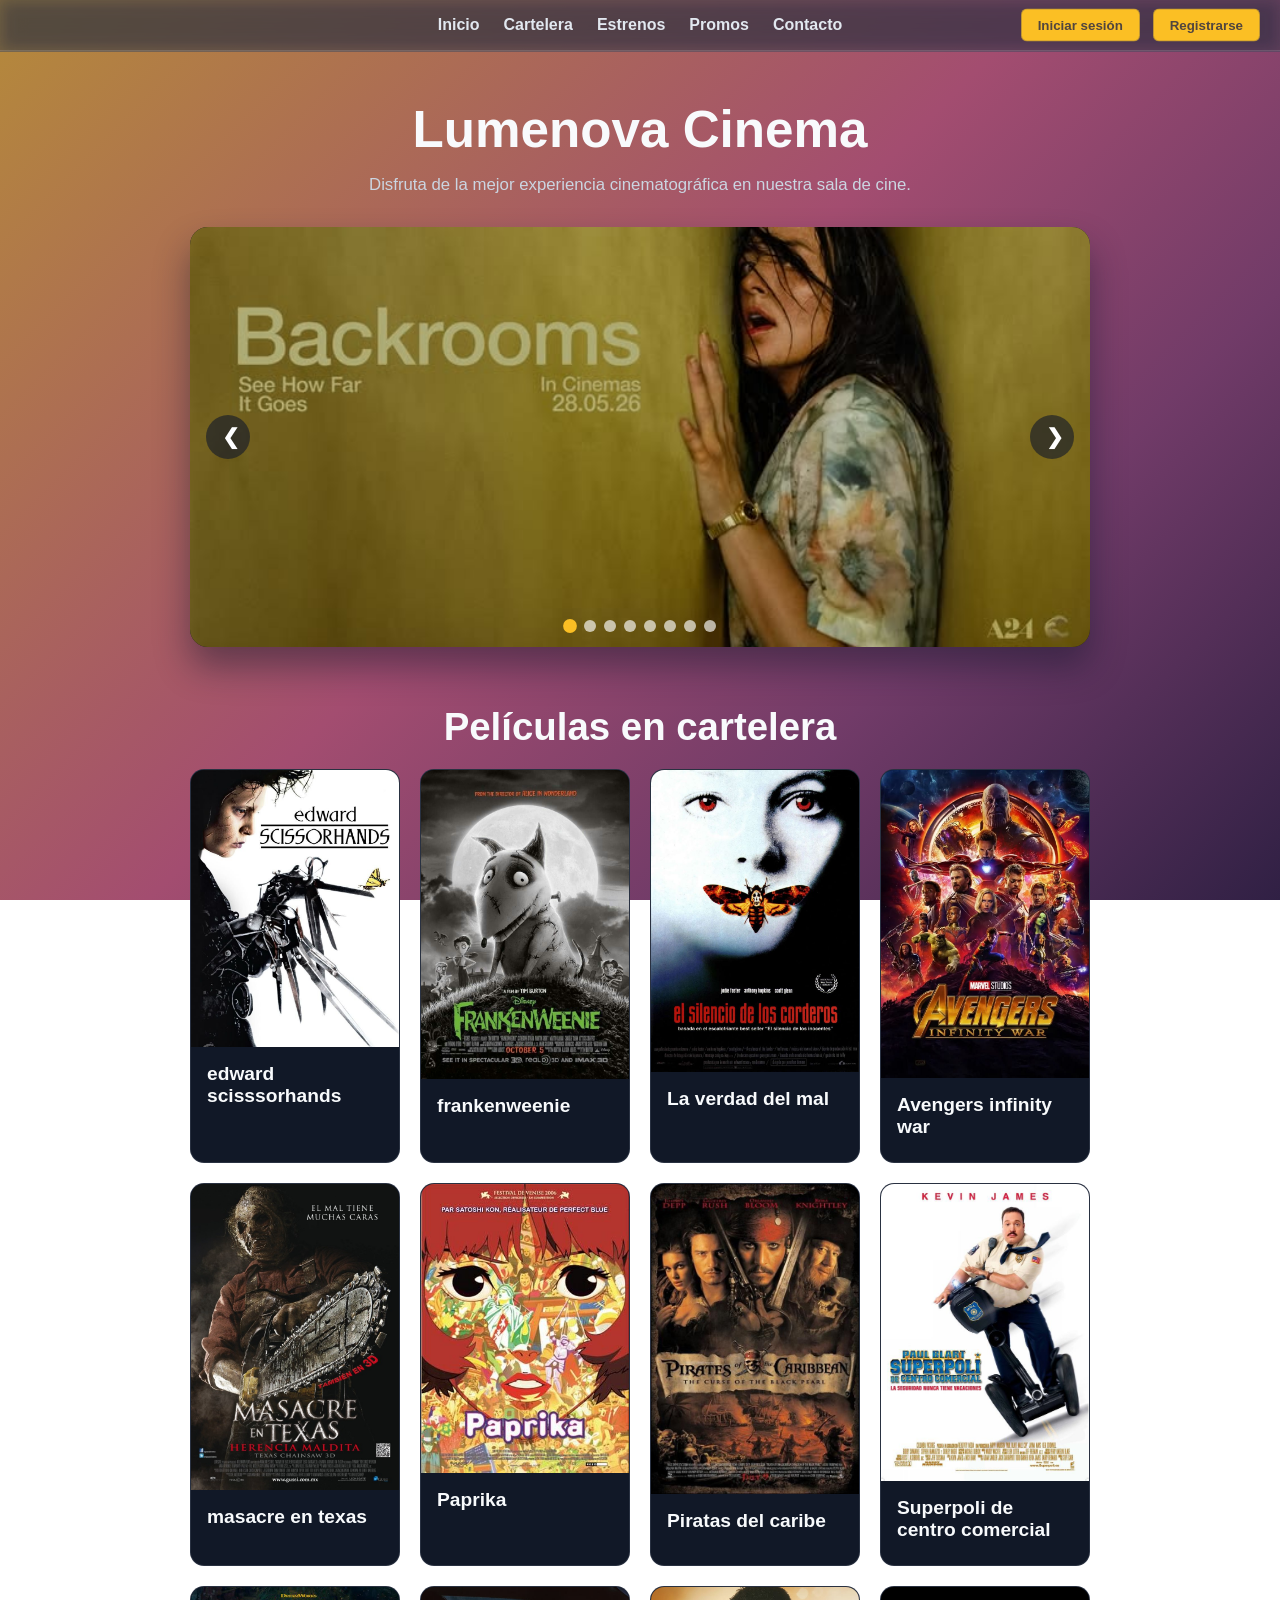
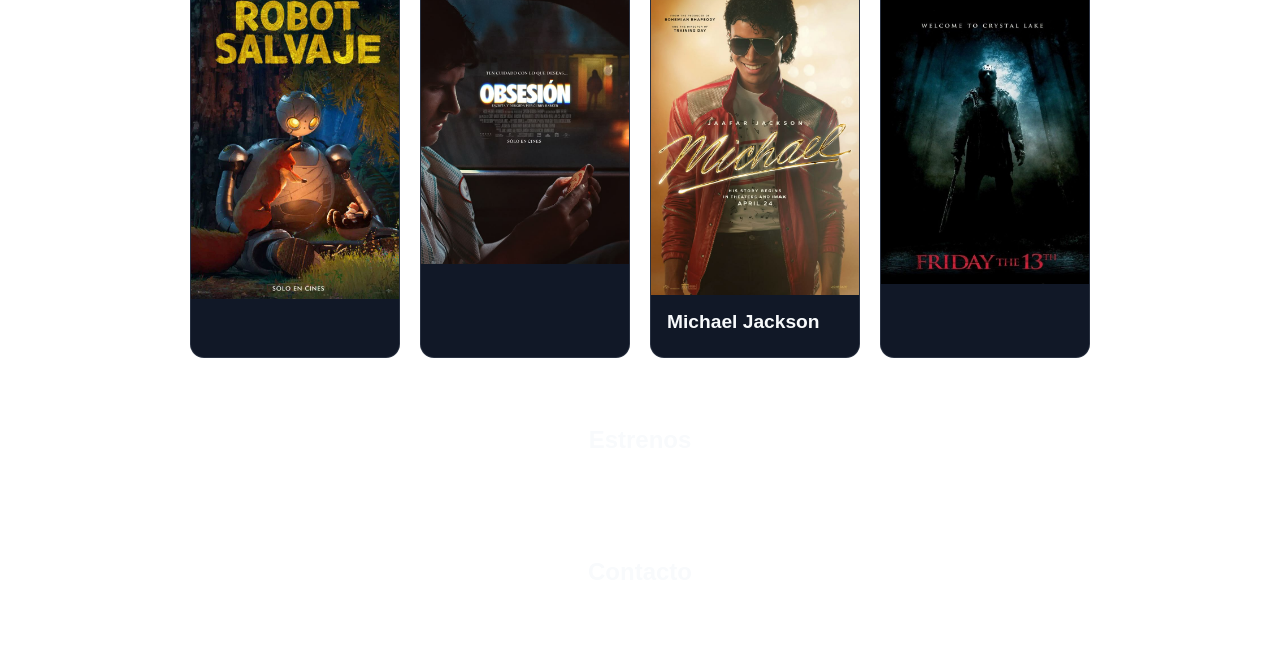
==== commit 5e07c065: "diseñe los botones de iniciar sesion y registrarse" ====
--- a/frontend/html/index.html
+++ b/frontend/html/index.html
@@ -9,17 +9,12 @@
 </head>
 <body>
     <header>
-        <div class="site-header">
-            <a class="brand" href="#inicio" aria-label="Lumenova Cinema, inicio">
-                <span class="brand-mark" aria-hidden="true">LC</span>
-                <span class="brand-text">Lumenova<small>CINEMA</small></span>
-            </a>
-            <nav class="main-nav" aria-label="Navegacion principal">
-                <a class="current" href="#inicio">Inicio</a>
-                <a href="#cartelera">Cartelera</a>
-                <a href="#estrenos">Estrenos</a>
-                <a href="#promos">Promos</a>
-                <a href="#contacto">Contacto</a>
+        <nav id="nav">
+            <a href="#inicio">Inicio</a>
+            <a href="#cartelera">Cartelera</a>
+            <a href="#estrenos">Estrenos</a>
+            <a href="#promos">Promos</a>
+            <a href="#contacto">Contacto</a>
             <div class="botones-cuenta">
                 <button type="button" onclick="location.href='#Iniciar sesión'">Iniciar sesión</button>
                 <button type="button" onclick="location.href='#Registrarse'">Registrarse</button>
@@ -36,6 +31,7 @@
         <section class="seccion-cartelera">
             <div class="carrusel-contenedor" aria-label="Carrusel de imágenes de películas">
                 <button class="carrusel-btn anterior" type="button" aria-label="Anterior" onclick="cambiarImagen(-1)">&#10094;</button>
+
                 <div class="carrusel-imagenes">
                     <img class="carrusel-slide activa" src="../img/carrusel de imagenes/backrooms.jpeg" alt="Imagen 1">
                     <img class="carrusel-slide" src="../img/carrusel de imagenes/deadpool.jpeg" alt="Imagen 2">
@@ -97,63 +93,53 @@
                             <h3>masacre en texas</h3>
                             <p></p>
                         </div>
-                    </article>
-                    <article class="pelicula-card">
+                    </article><article class="pelicula-card">
                         <img src="../img/peliculas/Paprika.jpeg" alt="Paprika">
                         <div class="pelicula-info">
                             <h3>Paprika</h3>
                             <p></p>
                         </div>
-                    </article>
-                    <article class="pelicula-card">
+                    </article><article class="pelicula-card">
                         <img src="../img/peliculas/Piratas del Caribe_ La maldición de la Perla Negra  (2003).jpeg" alt="Piratas del caribe">
                         <div class="pelicula-info">
                             <h3>Piratas del caribe</h3>
                             <p></p>
                         </div>
-                    </article>
-                    <article class="pelicula-card">
+                    </article><article class="pelicula-card">
                         <img src="../img/peliculas/Superpoli de centro comercial (2009) - tt1114740.jpeg" alt="Superpoli de centro comercial">
                         <div class="pelicula-info">
                             <h3>Superpoli de centro comercial</h3>
                             <p></p>
                         </div>
                     </article>
-                </div>
-
-                <div class="peliculas-grid peliculas-extra oculto">
-                    <article class="pelicula-card">
-                        <img src="../img/peliculas/Robot Salvaje.jpeg" alt="Robot Salvaje">
+                    </article><article class="pelicula-card">
+                        <img src="../img/peliculas/Robot Salvaje.jpeg" alt="">
                         <div class="pelicula-info">
-                            <h3>Robot Salvaje</h3>
+                            <h3></h3>
                             <p></p>
                         </div>
                     </article>
-                    <article class="pelicula-card">
-                        <img src="../img/peliculas/obsesion.jpeg" alt="Obsesión">
+                    </article><article class="pelicula-card">
+                        <img src="../img/peliculas/obsesion.jpeg" alt="">
                         <div class="pelicula-info">
-                            <h3>Obsesión</h3>
+                            <h3></h3>
                             <p></p>
                         </div>
                     </article>
-                    <article class="pelicula-card">
-                        <img src="../img/peliculas/Michael (2026).jpeg" alt="Michael Jackson">
+                    </article><article class="pelicula-card">
+                        <img src="../img/peliculas/Michael (2026).jpeg" alt="">
                         <div class="pelicula-info">
                             <h3>Michael Jackson</h3>
                             <p></p>
                         </div>
                     </article>
-                    <article class="pelicula-card">
-                        <img src="../img/peliculas/viernes 13th.jpeg" alt="viernes 13th">
+                    </article><article class="pelicula-card">
+                        <img src="../img/peliculas/viernes 13th.jpeg" alt="">
                         <div class="pelicula-info">
-                            <h3>viernes 13</h3>
+                            <h3></h3>
                             <p></p>
                         </div>
                     </article>
-                </div>
-
-                <div class="expand-container">
-                    <button type="button" class="btn-toggle" id="togglePeliculas">Mostrar más</button>
                 </div>
             </div>
         </section>
@@ -161,40 +147,13 @@
             <h2>Estrenos</h2>
             <p></p>
         </section>
-        <hr>
-    <footer class="site-footer">
-        <div class="footer-content">
-            <div class="footer-brand">
-                <a class="footer-logo" href="index.html">Lumenova Cinema</a>
-                <span>Mas que peliculas una nueva experiencia
-                <a class="footer-action" href="#cartelera">Nuestra Cartelera<span aria-hidden="true">→</span></a>
-                
-            </div>
-            <div class="footer-column">
-                <h2><span class="footer-heading-icon icon-clock" aria-hidden="true"></span> Atención</h2>
-                <p>Lunes a viernes<br><strong>09:00 a 23:00 hs</strong></p>
-            </div>
-            <div class="footer-column">
-                <h2><span class="fa fa-user-circle-o" aria-hidden="true"></span> Contactos</h2>
-                <div class="footer-socials">
-                    <a href="" target="_blank" rel="noopener noreferrer" aria-label="Instagram"><img src="../img/logos/Instagram.png" alt=""><span>@LumenovaCinema</span></a>
-                    <a href="" target="_blank" rel="noopener noreferrer" aria-label="Facebook"><img src="../img/logos/facebook.png" alt=""><span>@LumeCine</span></a>
-                    <a href="" target="_blank" rel="noopener noreferrer" aria-label="Mail"><img src="../img/logos/Gmail.png" alt=""><span>LumenovaCines@gmail.com</span></a>
+        <section id="contacto" class="contenido-seccion">
+            <h2>Contacto</h2>
+            <p></p>
+        </section>
+    </main>
+    <footer>
 
-                </div>
-            </div>
-            <div class="footer-column footer-links">
-                <h2><span class="footer-heading-icon icon-explore" aria-hidden="true"></span> Explorar</h2>
-                <a href="index.html">Inicio</a>
-                <a href="#cartelera">Cartelera</a>
-                <a href="#estrenos">Estrenos</a>
-                <a href="promociones.html">Promos</a>
-            </div>
-        </div>
-        <div class="footer-bottom">
-            <span>© 2026 Lumenova Cinemas. Todos los derechos reservados.</span>
-            <span>LumenovaCinemas · Sitio web de entretenimiento</span>
-        </div>
     </footer>
     <script src="../js/script.js"></script>
 </body>
--- a/frontend/css/style.css
+++ b/frontend/css/style.css
@@ -5,7 +5,9 @@
 body {
     margin: 0;
     font-family: Arial, sans-serif;
-    background: #0f172a;
+    min-height: 100vh;
+    background: linear-gradient(135deg, #b58a3a 0%, #a34d70 48%, #713b68 72%, #302044 100%);
+    background-attachment: fixed;
     color: #f8fafc;
 }
 
@@ -13,9 +15,28 @@
     position: sticky;
     top: 0;
     z-index: 50;
-    background: rgba(15, 23, 42, 0.95);
-    backdrop-filter: blur(6px);
+    background: rgba(15, 23, 42, 0.42);
+    backdrop-filter: blur(12px);
     border-bottom: 1px solid rgba(148, 163, 184, 0.2);
+}
+
+#nav {
+    position: relative;
+    display: flex;
+    justify-content: center;
+    gap: 1.5rem;
+    padding: 1rem 1.25rem;
+    flex-wrap: wrap;
+    background: rgba(255, 255, 255, 0.08);
+    backdrop-filter: blur(8px);
+    border-bottom: 1px solid rgba(255, 255, 255, 0.14);
+}
+
+#nav a {
+    color: #e2e8f0;
+    text-decoration: none;
+    font-weight: 600;
+    transition: color 0.2s ease;
 }
 
 #nav a:hover {
@@ -39,90 +60,14 @@
     transform: scale(1.05);
 }
 
-
-.site-header {
-    align-items: center;
-    display: flex;
-    justify-content: space-between;
-    margin: 0 auto;
-    max-width: 1040px;
-    padding: 18px 28px;
-}
-
-.brand {
-    align-items: center;
-    color: #f7eee3;
-    display: flex;
-    gap: 10px;
-    text-decoration: none;
-}
-
-.brand-mark {
-    align-items: center;
-    border: 2px solid #f5eedd;
-    border-radius: 50%;
-    color: #84b3ce;
-    display: flex;
-    font-size: 11px;
-    height: 36px;
-    justify-content: center;
-    width: 36px;
-}
-
-.brand-text {
-    font-family: Georgia, serif;
-    font-size: 15px;
-    font-weight: bold;
-}
-
-.brand-text small {
-    color: #f5eedd;
-    display: block;
-    font-family: Arial, sans-serif;
-    font-size: 9px;
-    margin-top: 2px;
-}
-
-.main-nav {
-    display: flex;
-    gap: 28px;
-}
-
-.main-nav a {
-    color: #c8d9e6;
-    font-size: 10px;
-    font-weight: bold;
-    text-decoration: none;
-    text-transform: uppercase;
-    align-items: center;
-    display: flex;
-}
-
-.main-nav a:hover,.main-nav a.current {
-    border-bottom: 2px solid #f5eedd;
-    color: #f5eedd;
-}
-
-@media (max-width: 650px) {
-    .site-header {
-        align-items: flex-start;
-        flex-direction: column;
-        gap: 20px;
-    }
-
-    .main-nav {
-        flex-wrap: wrap;
-        gap: 14px 18px;
-    }
-}
-
 main {
     width: min(1100px, calc(100% - 2rem));
     margin: 0 auto;
     padding-bottom: 3rem;
 }
 
-.hero,.contenido-seccion {
+.hero,
+.contenido-seccion {
     padding: 3rem 1rem 1rem;
     text-align: center;
 }
@@ -181,20 +126,14 @@
     transform: translateY(-50%);
     border: none;
     border-radius: 50%;
-    min-width: 44px;
-    min-height: 44px;
-    padding: 0;
-    display: flex;
-    align-items: center;
-    justify-content: center;
+    width: 44px;
+    height: 44px;
     background-color: rgba(15, 23, 42, 0.6);
     color: white;
     font-size: 1.3rem;
-    line-height: 1;
     cursor: pointer;
     z-index: 10;
     transition: background-color 0.2s ease, transform 0.2s ease;
-    box-shadow: 0 4px 10px rgba(15, 23, 42, 0.35);
 }
 
 .carrusel-btn:hover {
@@ -221,11 +160,12 @@
 }
 
 .carrusel-punto {
-    min-width: 12px;
-    min-height: 12px;
+    width: 12px;
+    height: 12px;
+    padding: 0;
+    flex: 0 0 12px;
     border: none;
     border-radius: 50%;
-    padding: 0;
     background: rgba(255, 255, 255, 0.65);
     cursor: pointer;
     transition: background 0.2s ease, transform 0.2s ease;
@@ -234,6 +174,16 @@
 .carrusel-punto.activo {
     background: #fbbf24;
     transform: scale(1.15);
+}
+
+.botones-cuenta {
+    position: absolute;
+    right: 1.25rem;
+    top: 50%;
+    transform: translateY(-50%);
+    display: flex;
+    gap: 0.8rem;
+    justify-content: flex-end;
 }
 
 .peliculas-container {
@@ -252,15 +202,6 @@
     display: grid;
     grid-template-columns: repeat(auto-fit, minmax(200px, 1fr));
     gap: 1.25rem;
-}
-
-.peliculas-extra {
-    display: none;
-    margin-top: 1.25rem;
-}
-
-.peliculas-extra.visible {
-    display: grid;
 }
 
 .pelicula-card {
@@ -300,293 +241,4 @@
     line-height: 1.5;
 }
 
-.btn {
-    background-color: #063c75;
-    color: white;
-    border: none;
-    padding: 10px 20px;
-    cursor: pointer;
-    border-radius: 5px;
-    font-size: 16px;
-}
-
-.btn:hover {
-    background-color: #1f65af;
-    transform: translateY(-1px);
-}
-.content {
-    max-height: 2000px;
-    overflow: hidden;
-    transition: max-height 0.3s ease-out, opacity 0.3s ease-out;
-    opacity: 1;
-    margin-top: 10px;
-}
-
-.content.oculto {
-    max-height: 0;
-    opacity: 0;
-}
-
-.expand-container {
-    margin: 1.5rem auto 0;
-    display: grid;
-    place-items: center;
-}
-
-.btn-toggle {
-    background-color: #fbbf24;
-    color: #1f2147c6;
-    border: 1px solid rgba(97, 83, 74, 0.39);
-    border-radius: 6px;
-    cursor: pointer;
-    font-weight: 600;
-    padding: 0.6rem 1.2rem;
-    transition: background-color 0.2s ease, transform 0.2s ease;
-}
-
-.btn-toggle:hover {
-    background-color: #f59e0b;
-    transform: scale(1.02);
-}
-
-
-/*SECCION FOOTER*/
-.site-footer {
-    background: rgba(15, 23, 42, 0.95);
-    color: #e9e9e9;
-    margin-left: calc(50% - 50vw);
-    padding: 46px 24px 18px;
-    width: 100vw;
-    box-sizing: border-box;
-}
-
-.footer-content {
-	display: grid;
-	gap: clamp(22px, 4vw, 48px);
-	grid-template-columns: 1.5fr 1fr 1fr .8fr;
-	margin: 0 auto;
-	max-width: 1040px;
-	padding-bottom: 42px;
-	width: min(1040px, calc(100% - 32px));
-}
-
-.footer-logo {
-	color: #fffaf2;
-	display: block;
-	font-family:;
-	font-size: clamp(26px, 3vw, 34px);
-	font-style: italic;
-	letter-spacing: -2px;
-	text-decoration: none;
-}
-
-
-
-.footer-action {
-	border-bottom: 1px solid #a9c5e2;
-	color: #fffaf2;
-	display: inline-flex;
-	font-size: 11px;
-	font-weight: bold;
-	gap: 12px;
-	letter-spacing: .6px;
-	margin-top: 18px;
-	padding-bottom: 8px;
-	text-decoration: none;
-	text-transform: uppercase;
-}
-
-
-.footer-column h2 {
-	background: none;
-	color: #a9c5e2;
-	font-family: Arial, sans-serif;
-	font-size: 11px;
-	font-weight: bold;
-	letter-spacing: 1px;
-	margin: 3px 0 14px;
-	padding: 0;
-	text-align: left;
-	text-transform: uppercase;
-}
-
-.footer-heading-icon {
-	color: #a9c5e2;
-	display: inline-block;
-	height: 12px;
-	margin-right: 8px;
-	position: relative;
-	vertical-align: -2px;
-	width: 12px;
-}
-
-.icon-clock {
-	border: 1.5px solid #a9c5e2;
-	border-radius: 50%;
-}
-
-.icon-clock::before, .icon-clock::after {
-	background: #a9c5e2;
-	height: 1px;
-	left: 5px;
-	position: absolute;
-	top: 5px;
-	transform-origin: left center;
-	width: 4px;
-}
-
-.icon-clock::after {
-	transform: rotate(275deg);
-	width: 3px;
-}
-
-.icon-contact {
-	border: 1.5px solid #a9c5e2;
-	border-radius: 1px;
-}
-
-.icon-contact::before {
-	background: #a9c5e2;
-	border-radius: 50%;
-	height: 3px;
-	left: 2px;
-	position: absolute;
-	top: 2px;
-	width: 3px;
-}
-
-.icon-contact::after {
-	background: #a9c5e2;
-	height: 1px;
-	left: 6px;
-	position: absolute;
-	top: 3px;
-	width: 4px;
-}
-
-.icon-explore {
-	border: 1.5px solid #a9c5e2;
-	border-radius: 50%;
-}
-
-.icon-explore::before {
-	border-bottom: 2px solid #a9c5e2;
-	border-right: 2px solid #a9c5e2;
-	content: "";
-	height: 4px;
-	left: 3px;
-	position: absolute;
-	top: 2px;
-	transform: rotate(25deg);
-	width: 4px;
-}
-
-.footer-column p, .footer-column a {
-	color: #d9e7e7;
-	display: block;
-	font-size: 12px;
-	line-height: 1.55;
-	margin-bottom: 16px;
-	text-decoration: none;
-}
-
-.footer-column p:last-child, .footer-column a:last-child {
-	margin-bottom: 0;
-}
-
-.footer-column a:hover, .footer-links a:hover {
-	color: #a9e2ce;
-}
-
-.footer-column strong {
-	color: #fffaf2;
-}
-
-.footer-links a {
-	font-size: 11px;
-	margin-bottom: 10px;
-	text-transform: uppercase;
-}
-
-.footer-socials {
-	display: flex;
-	align-items: flex-start;
-	flex-direction: column;
-	gap: 7px;
-	margin-top: 16px;
-}
-
-.footer-socials a {
-	align-items: center;
-	background: transparent;
-	border: 0;
-	border-radius: 4px;
-	display: flex;
-	gap: 10px;
-	height: auto;
-	justify-content: flex-start;
-	margin: 0;
-	padding: 3px 6px 3px 0;
-	transition: background .2s ease, color .2s ease, transform .2s ease;
-	width: auto;
-}
-
-.footer-socials a:hover, .footer-socials a:focus-visible {
-	color: #fffaf2;
-	transform: translateY(-3px);
-}
-
-.footer-socials img {
-	border-radius: 50%;
-	height: 20px;
-	object-fit: cover;
-	width: 20px;
-}
-
-.footer-socials span {
-	color: #d9e7e7;
-	font-size: 11px;
-	line-height: 1;
-}
-
-.footer-bottom {
-	align-items: center;
-	border-top: 1px solid rgba(169, 226, 206, .32);
-	display: flex;
-	font-size: 11px;
-	gap: 20px;
-	justify-content: space-between;
-	line-height: 1.5;
-	margin: 0 auto;
-	max-width: 1040px;
-	padding-top: 14px;
-	width: min(1040px, calc(100% - 32px));
-}
-
-.footer-bottom span {
-	display: block;
-}
-
-.footer-copyright {
-	color: #e9f3f1;
-}
-
-.footer-credit {
-	color: #a9e2ce;
-	letter-spacing: .3px;
-	text-align: right;
-}
-
-.footer-credit b {
-	color: #f5eedd;
-	font-weight: normal;
-	margin: 0 6px;
-}
-
-hr {
-    border: none;
-    border-top: 1px solid rgba(148, 163, 184, 0.2);
-    margin: 0;
-    width: 100vw;
-    margin-left: calc(50% - 50vw);
-}+
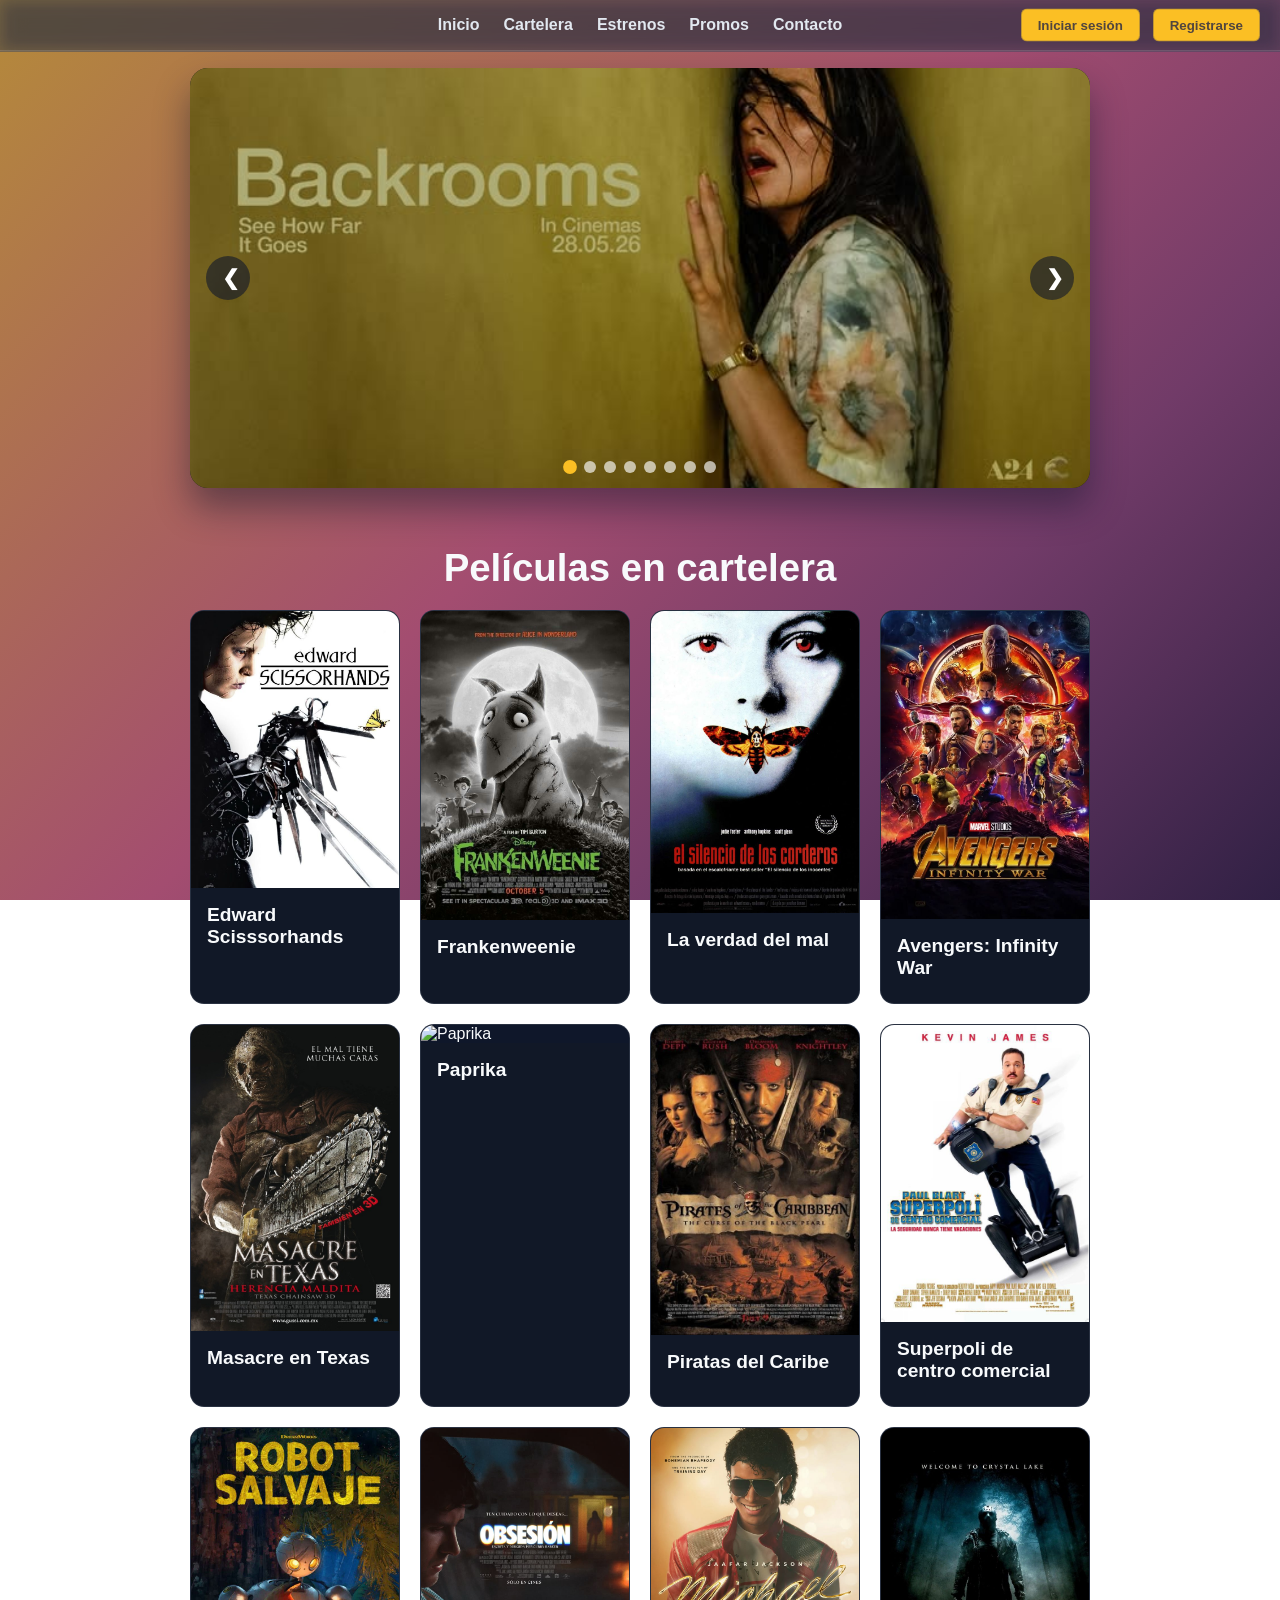
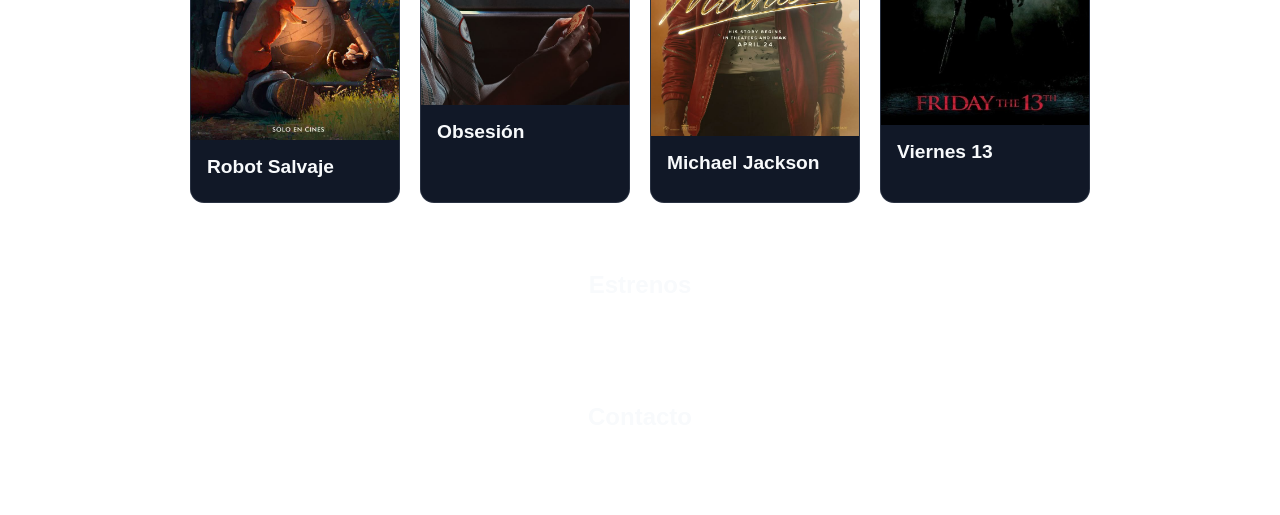
==== commit eb860714: "le cambie el nombre a todas las imagenes porque tenian mayusculas y espacios, y actualice la ruta de" ====
--- a/frontend/html/index.html
+++ b/frontend/html/index.html
@@ -21,17 +21,10 @@
             </div>
         </nav>
     </header>
-
     <main>
-        <section id="inicio" class="hero">
-            <h1>Lumenova Cinema</h1>
-            <p>Disfruta de la mejor experiencia cinematográfica en nuestra sala de cine.</p>
-        </section>
-
         <section class="seccion-cartelera">
             <div class="carrusel-contenedor" aria-label="Carrusel de imágenes de películas">
                 <button class="carrusel-btn anterior" type="button" aria-label="Anterior" onclick="cambiarImagen(-1)">&#10094;</button>
-
                 <div class="carrusel-imagenes">
                     <img class="carrusel-slide activa" src="../img/carrusel de imagenes/backrooms.jpeg" alt="Imagen 1">
                     <img class="carrusel-slide" src="../img/carrusel de imagenes/deadpool.jpeg" alt="Imagen 2">
@@ -42,7 +35,6 @@
                     <img class="carrusel-slide" src="../img/carrusel de imagenes/the texas chainsaw massacre.jpeg" alt="Imagen 7">
                     <img class="carrusel-slide" src="../img/carrusel de imagenes/zootopia 2.jpeg" alt="Imagen 8">
                 </div>
-
                 <div class="carrusel-puntos" aria-label="Indicadores del carrusel">
                     <button class="carrusel-punto activo" type="button" data-index="0" aria-label="Ir a la imagen 1"></button>
                     <button class="carrusel-punto" type="button" data-index="1" aria-label="Ir a la imagen 2"></button>
@@ -60,83 +52,86 @@
                 <h2>Películas en cartelera</h2>
                 <div class="peliculas-grid">
                     <article class="pelicula-card">
-                        <img src="../img/peliculas/edward scisssorhands.jpeg" alt="edward scisssorhands">
+                        <img src="../img/peliculas/edwardScisssorhands.jpeg" alt="Edward Scisssorhands">
                         <div class="pelicula-info">
-                            <h3>edward scisssorhands</h3>
+                            <h3>Edward Scisssorhands</h3>
                             <p></p>
                         </div>
                     </article>
                     <article class="pelicula-card">
-                        <img src="../img/peliculas/frankenweenie.jpeg" alt="frankenweenie">
+                        <img src="../img/peliculas/frankenweenie.jpeg" alt="Frankenweenie">
                         <div class="pelicula-info">
-                            <h3>frankenweenie</h3>
+                            <h3>Frankenweenie</h3>
                             <p></p>
                         </div>
                     </article>
                     <article class="pelicula-card">
-                        <img src="../img/peliculas/La verdad del mal.jpeg" alt="La verdad del mal">
+                        <img src="../img/peliculas/laVerdadDelMal.jpeg" alt="La verdad del mal">
                         <div class="pelicula-info">
                             <h3>La verdad del mal</h3>
                             <p></p>
                         </div>
                     </article>
                     <article class="pelicula-card">
-                        <img src="../img/peliculas/marvel_com.jpeg" alt="Avengers infinity war">
+                        <img src="../img/peliculas/avengersInfinityWar.jpeg" alt="Avengers: Infinity War">
                         <div class="pelicula-info">
-                            <h3> Avengers infinity war </h3>
+                            <h3>Avengers: Infinity War</h3>
                             <p></p>
                         </div>
                     </article>
                     <article class="pelicula-card">
-                        <img src="../img/peliculas/masacre en texas.jpeg" alt="masacre en texas">
+                        <img src="../img/peliculas/masacreEnTexas.jpeg" alt="Masacre en Texas">
                         <div class="pelicula-info">
-                            <h3>masacre en texas</h3>
+                            <h3>Masacre en Texas</h3>
                             <p></p>
                         </div>
-                    </article><article class="pelicula-card">
-                        <img src="../img/peliculas/Paprika.jpeg" alt="Paprika">
+                    </article>
+                    <article class="pelicula-card">
+                        <img src="../img/peliculas/paprika.jpeg" alt="Paprika">
                         <div class="pelicula-info">
                             <h3>Paprika</h3>
                             <p></p>
                         </div>
-                    </article><article class="pelicula-card">
-                        <img src="../img/peliculas/Piratas del Caribe_ La maldición de la Perla Negra  (2003).jpeg" alt="Piratas del caribe">
+                    </article>
+                    <article class="pelicula-card">
+                        <img src="../img/peliculas/piratasDelCaribe_LaMaldiciónDeLaPerlaNegra.jpeg" alt="Piratas del Caribe">
                         <div class="pelicula-info">
-                            <h3>Piratas del caribe</h3>
+                            <h3>Piratas del Caribe</h3>
                             <p></p>
                         </div>
-                    </article><article class="pelicula-card">
-                        <img src="../img/peliculas/Superpoli de centro comercial (2009) - tt1114740.jpeg" alt="Superpoli de centro comercial">
+                    </article>
+                    <article class="pelicula-card">
+                        <img src="../img/peliculas/superpoliDeCentroComercial.jpeg" alt="Superpoli de centro comercial">
                         <div class="pelicula-info">
                             <h3>Superpoli de centro comercial</h3>
                             <p></p>
                         </div>
                     </article>
-                    </article><article class="pelicula-card">
-                        <img src="../img/peliculas/Robot Salvaje.jpeg" alt="">
+                    <article class="pelicula-card">
+                        <img src="../img/peliculas/robotSalvaje.jpeg" alt="Robot Salvaje">
                         <div class="pelicula-info">
-                            <h3></h3>
+                            <h3>Robot Salvaje</h3>
                             <p></p>
                         </div>
                     </article>
-                    </article><article class="pelicula-card">
-                        <img src="../img/peliculas/obsesion.jpeg" alt="">
+                    <article class="pelicula-card">
+                        <img src="../img/peliculas/obsesion.jpeg" alt="Obsesión">
                         <div class="pelicula-info">
-                            <h3></h3>
+                            <h3>Obsesión</h3>
                             <p></p>
                         </div>
                     </article>
-                    </article><article class="pelicula-card">
-                        <img src="../img/peliculas/Michael (2026).jpeg" alt="">
+                    <article class="pelicula-card">
+                        <img src="../img/peliculas/michaelJackson.jpeg" alt="Michael Jackson">
                         <div class="pelicula-info">
                             <h3>Michael Jackson</h3>
                             <p></p>
                         </div>
                     </article>
-                    </article><article class="pelicula-card">
-                        <img src="../img/peliculas/viernes 13th.jpeg" alt="">
+                    <article class="pelicula-card">
+                        <img src="../img/peliculas/viernes13th.jpeg" alt="Viernes 13">
                         <div class="pelicula-info">
-                            <h3></h3>
+                            <h3>Viernes 13</h3>
                             <p></p>
                         </div>
                     </article>
@@ -152,8 +147,6 @@
             <p></p>
         </section>
     </main>
-    <footer>
-
     </footer>
     <script src="../js/script.js"></script>
 </body>
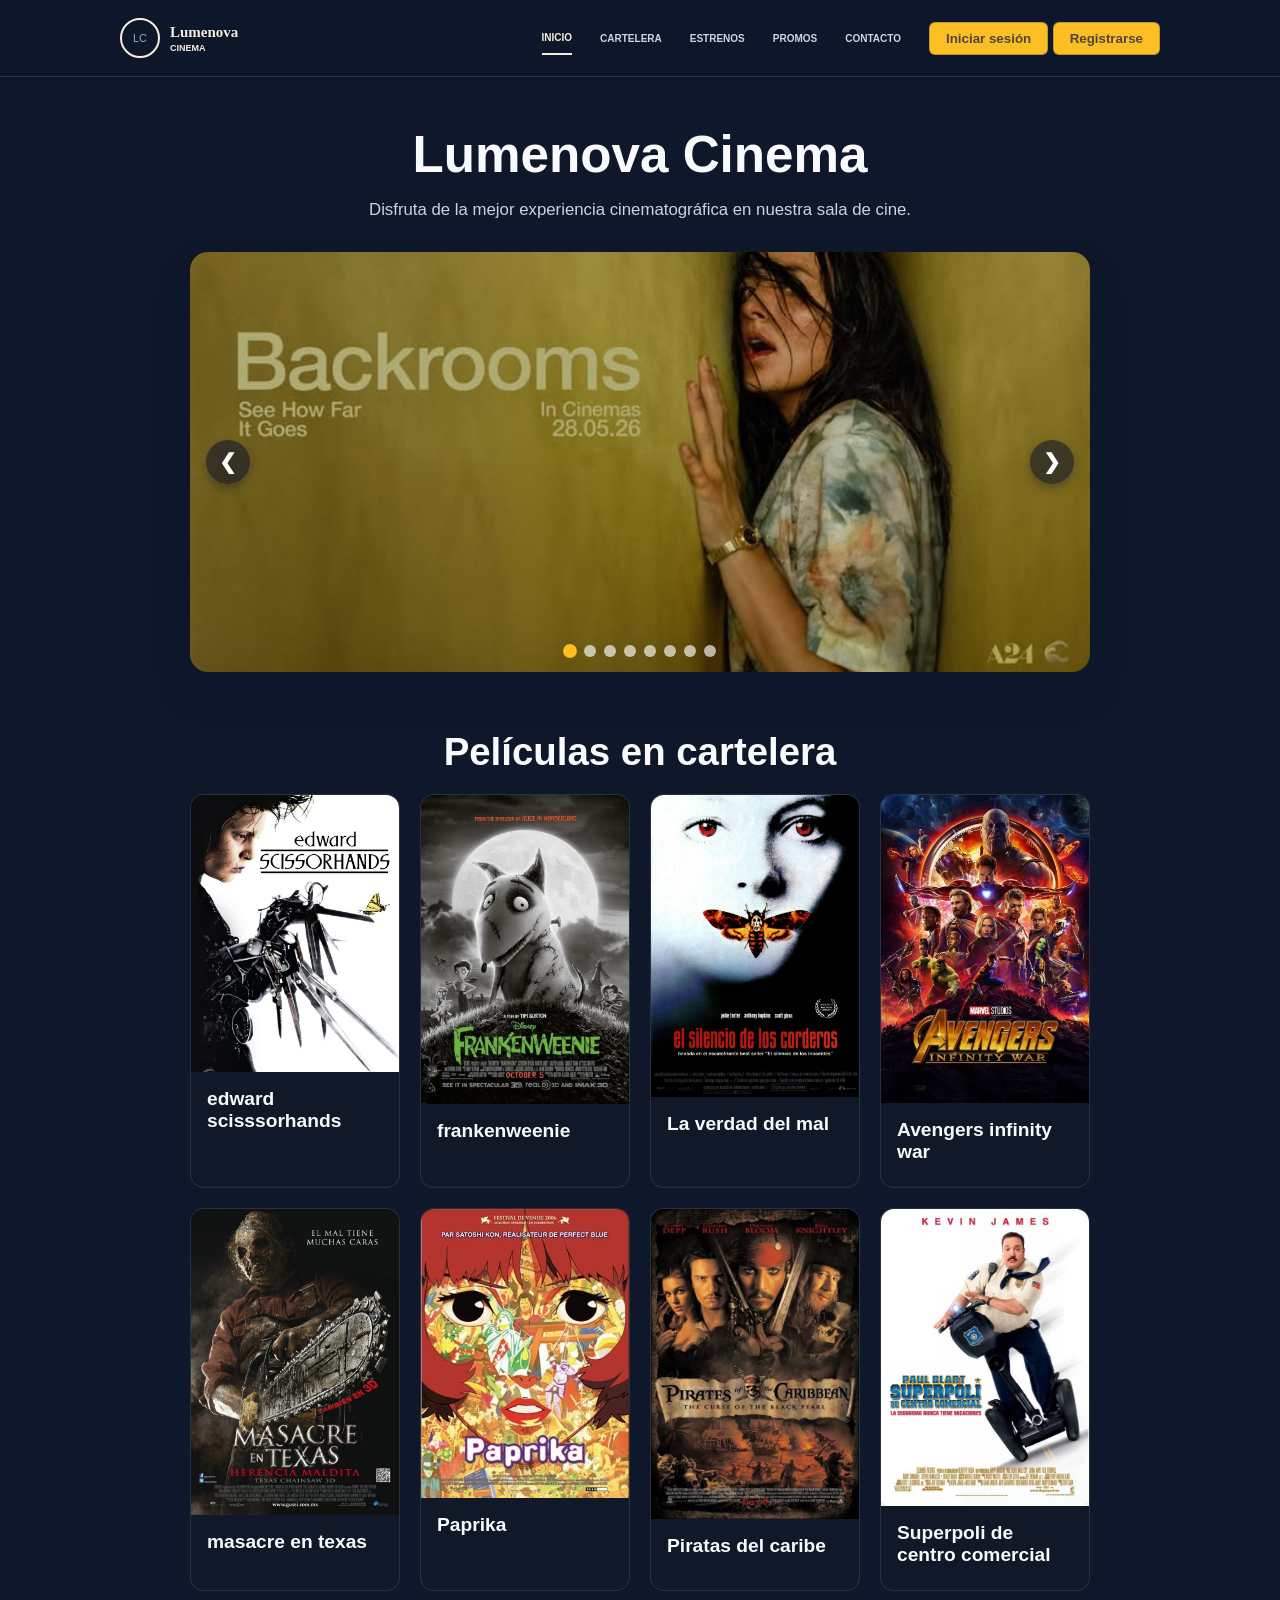
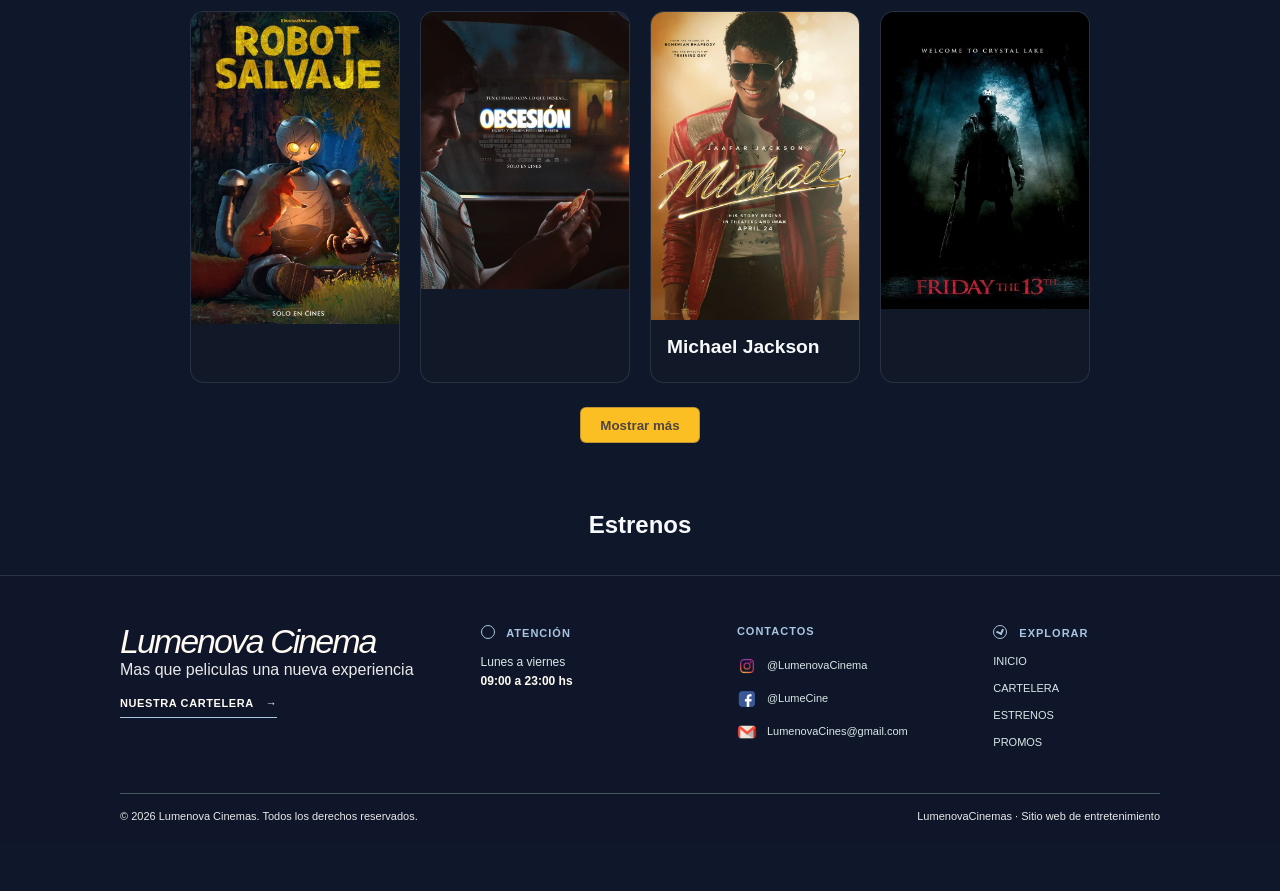
==== commit ce291264: "mergeo al main" ====
--- a/frontend/html/index.html
+++ b/frontend/html/index.html
@@ -9,19 +9,30 @@
 </head>
 <body>
     <header>
-        <nav id="nav">
-            <a href="#inicio">Inicio</a>
-            <a href="#cartelera">Cartelera</a>
-            <a href="#estrenos">Estrenos</a>
-            <a href="#promos">Promos</a>
-            <a href="#contacto">Contacto</a>
+        <div class="site-header">
+            <a class="brand" href="#inicio" aria-label="Lumenova Cinema, inicio">
+                <span class="brand-mark" aria-hidden="true">LC</span>
+                <span class="brand-text">Lumenova<small>CINEMA</small></span>
+            </a>
+            <nav class="main-nav" aria-label="Navegacion principal">
+                <a class="current" href="#inicio">Inicio</a>
+                <a href="#cartelera">Cartelera</a>
+                <a href="#estrenos">Estrenos</a>
+                <a href="#promos">Promos</a>
+                <a href="#contacto">Contacto</a>
             <div class="botones-cuenta">
                 <button type="button" onclick="location.href='#Iniciar sesión'">Iniciar sesión</button>
                 <button type="button" onclick="location.href='#Registrarse'">Registrarse</button>
             </div>
         </nav>
     </header>
+
     <main>
+        <section id="inicio" class="hero">
+            <h1>Lumenova Cinema</h1>
+            <p>Disfruta de la mejor experiencia cinematográfica en nuestra sala de cine.</p>
+        </section>
+
         <section class="seccion-cartelera">
             <div class="carrusel-contenedor" aria-label="Carrusel de imágenes de películas">
                 <button class="carrusel-btn anterior" type="button" aria-label="Anterior" onclick="cambiarImagen(-1)">&#10094;</button>
@@ -35,6 +46,7 @@
                     <img class="carrusel-slide" src="../img/carrusel de imagenes/the texas chainsaw massacre.jpeg" alt="Imagen 7">
                     <img class="carrusel-slide" src="../img/carrusel de imagenes/zootopia 2.jpeg" alt="Imagen 8">
                 </div>
+
                 <div class="carrusel-puntos" aria-label="Indicadores del carrusel">
                     <button class="carrusel-punto activo" type="button" data-index="0" aria-label="Ir a la imagen 1"></button>
                     <button class="carrusel-punto" type="button" data-index="1" aria-label="Ir a la imagen 2"></button>
@@ -52,63 +64,94 @@
                 <h2>Películas en cartelera</h2>
                 <div class="peliculas-grid">
                     <article class="pelicula-card">
-                        <img src="../img/peliculas/edwardScisssorhands.jpeg" alt="Edward Scisssorhands">
-                        <div class="pelicula-info">
-                            <h3>Edward Scisssorhands</h3>
-                            <p></p>
-                        </div>
-                    </article>
-                    <article class="pelicula-card">
-                        <img src="../img/peliculas/frankenweenie.jpeg" alt="Frankenweenie">
-                        <div class="pelicula-info">
-                            <h3>Frankenweenie</h3>
-                            <p></p>
-                        </div>
-                    </article>
-                    <article class="pelicula-card">
-                        <img src="../img/peliculas/laVerdadDelMal.jpeg" alt="La verdad del mal">
+                        <img src="../img/peliculas/edward scisssorhands.jpeg" alt="edward scisssorhands">
+                        <div class="pelicula-info">
+                            <h3>edward scisssorhands</h3>
+                            <p></p>
+                        </div>
+                    </article>
+                    <article class="pelicula-card">
+                        <img src="../img/peliculas/frankenweenie.jpeg" alt="frankenweenie">
+                        <div class="pelicula-info">
+                            <h3>frankenweenie</h3>
+                            <p></p>
+                        </div>
+                    </article>
+                    <article class="pelicula-card">
+                        <img src="../img/peliculas/La verdad del mal.jpeg" alt="La verdad del mal">
                         <div class="pelicula-info">
                             <h3>La verdad del mal</h3>
                             <p></p>
                         </div>
                     </article>
                     <article class="pelicula-card">
-                        <img src="../img/peliculas/avengersInfinityWar.jpeg" alt="Avengers: Infinity War">
-                        <div class="pelicula-info">
-                            <h3>Avengers: Infinity War</h3>
-                            <p></p>
-                        </div>
-                    </article>
-                    <article class="pelicula-card">
-                        <img src="../img/peliculas/masacreEnTexas.jpeg" alt="Masacre en Texas">
-                        <div class="pelicula-info">
-                            <h3>Masacre en Texas</h3>
-                            <p></p>
-                        </div>
-                    </article>
-                    <article class="pelicula-card">
-                        <img src="../img/peliculas/paprika.jpeg" alt="Paprika">
+                        <img src="../img/peliculas/marvel_com.jpeg" alt="Avengers infinity war">
+                        <div class="pelicula-info">
+                            <h3> Avengers infinity war </h3>
+                            <p></p>
+                        </div>
+                    </article>
+                    <article class="pelicula-card">
+                        <img src="../img/peliculas/masacre en texas.jpeg" alt="masacre en texas">
+                        <div class="pelicula-info">
+                            <h3>masacre en texas</h3>
+                            <p></p>
+                        </div>
+                    </article>
+                    <article class="pelicula-card">
+                        <img src="../img/peliculas/Paprika.jpeg" alt="Paprika">
                         <div class="pelicula-info">
                             <h3>Paprika</h3>
                             <p></p>
                         </div>
                     </article>
                     <article class="pelicula-card">
-                        <img src="../img/peliculas/piratasDelCaribe_LaMaldiciónDeLaPerlaNegra.jpeg" alt="Piratas del Caribe">
-                        <div class="pelicula-info">
-                            <h3>Piratas del Caribe</h3>
-                            <p></p>
-                        </div>
-                    </article>
-                    <article class="pelicula-card">
-                        <img src="../img/peliculas/superpoliDeCentroComercial.jpeg" alt="Superpoli de centro comercial">
+                        <img src="../img/peliculas/Piratas del Caribe_ La maldición de la Perla Negra  (2003).jpeg" alt="Piratas del caribe">
+                        <div class="pelicula-info">
+                            <h3>Piratas del caribe</h3>
+                            <p></p>
+                        </div>
+                    </article>
+                    <article class="pelicula-card">
+                        <img src="../img/peliculas/Superpoli de centro comercial (2009) - tt1114740.jpeg" alt="Superpoli de centro comercial">
                         <div class="pelicula-info">
                             <h3>Superpoli de centro comercial</h3>
                             <p></p>
                         </div>
                     </article>
-                    <article class="pelicula-card">
-                        <img src="../img/peliculas/robotSalvaje.jpeg" alt="Robot Salvaje">
+                    </article><article class="pelicula-card">
+                        <img src="../img/peliculas/Robot Salvaje.jpeg" alt="">
+                        <div class="pelicula-info">
+                            <h3></h3>
+                            <p></p>
+                        </div>
+                    </article>
+                    </article><article class="pelicula-card">
+                        <img src="../img/peliculas/obsesion.jpeg" alt="">
+                        <div class="pelicula-info">
+                            <h3></h3>
+                            <p></p>
+                        </div>
+                    </article>
+                    </article><article class="pelicula-card">
+                        <img src="../img/peliculas/Michael (2026).jpeg" alt="">
+                        <div class="pelicula-info">
+                            <h3>Michael Jackson</h3>
+                            <p></p>
+                        </div>
+                    </article>
+                    </article><article class="pelicula-card">
+                        <img src="../img/peliculas/viernes 13th.jpeg" alt="">
+                        <div class="pelicula-info">
+                            <h3></h3>
+                            <p></p>
+                        </div>
+                    </article>
+                </div>
+
+                <div class="peliculas-grid peliculas-extra oculto">
+                    <article class="pelicula-card">
+                        <img src="../img/peliculas/Robot Salvaje.jpeg" alt="Robot Salvaje">
                         <div class="pelicula-info">
                             <h3>Robot Salvaje</h3>
                             <p></p>
@@ -122,19 +165,23 @@
                         </div>
                     </article>
                     <article class="pelicula-card">
-                        <img src="../img/peliculas/michaelJackson.jpeg" alt="Michael Jackson">
+                        <img src="../img/peliculas/Michael (2026).jpeg" alt="Michael Jackson">
                         <div class="pelicula-info">
                             <h3>Michael Jackson</h3>
                             <p></p>
                         </div>
                     </article>
                     <article class="pelicula-card">
-                        <img src="../img/peliculas/viernes13th.jpeg" alt="Viernes 13">
-                        <div class="pelicula-info">
-                            <h3>Viernes 13</h3>
-                            <p></p>
-                        </div>
-                    </article>
+                        <img src="../img/peliculas/viernes 13th.jpeg" alt="viernes 13th">
+                        <div class="pelicula-info">
+                            <h3>viernes 13</h3>
+                            <p></p>
+                        </div>
+                    </article>
+                </div>
+
+                <div class="expand-container">
+                    <button type="button" class="btn-toggle" id="togglePeliculas">Mostrar más</button>
                 </div>
             </div>
         </section>
@@ -142,11 +189,40 @@
             <h2>Estrenos</h2>
             <p></p>
         </section>
-        <section id="contacto" class="contenido-seccion">
-            <h2>Contacto</h2>
-            <p></p>
-        </section>
-    </main>
+        <hr>
+    <footer class="site-footer">
+        <div class="footer-content">
+            <div class="footer-brand">
+                <a class="footer-logo" href="index.html">Lumenova Cinema</a>
+                <span>Mas que peliculas una nueva experiencia
+                <a class="footer-action" href="#cartelera">Nuestra Cartelera<span aria-hidden="true">→</span></a>
+                
+            </div>
+            <div class="footer-column">
+                <h2><span class="footer-heading-icon icon-clock" aria-hidden="true"></span> Atención</h2>
+                <p>Lunes a viernes<br><strong>09:00 a 23:00 hs</strong></p>
+            </div>
+            <div class="footer-column">
+                <h2><span class="fa fa-user-circle-o" aria-hidden="true"></span> Contactos</h2>
+                <div class="footer-socials">
+                    <a href="" target="_blank" rel="noopener noreferrer" aria-label="Instagram"><img src="../img/logos/Instagram.png" alt=""><span>@LumenovaCinema</span></a>
+                    <a href="" target="_blank" rel="noopener noreferrer" aria-label="Facebook"><img src="../img/logos/facebook.png" alt=""><span>@LumeCine</span></a>
+                    <a href="" target="_blank" rel="noopener noreferrer" aria-label="Mail"><img src="../img/logos/Gmail.png" alt=""><span>LumenovaCines@gmail.com</span></a>
+
+                </div>
+            </div>
+            <div class="footer-column footer-links">
+                <h2><span class="footer-heading-icon icon-explore" aria-hidden="true"></span> Explorar</h2>
+                <a href="index.html">Inicio</a>
+                <a href="#cartelera">Cartelera</a>
+                <a href="#estrenos">Estrenos</a>
+                <a href="promociones.html">Promos</a>
+            </div>
+        </div>
+        <div class="footer-bottom">
+            <span>© 2026 Lumenova Cinemas. Todos los derechos reservados.</span>
+            <span>LumenovaCinemas · Sitio web de entretenimiento</span>
+        </div>
     </footer>
     <script src="../js/script.js"></script>
 </body>
--- a/frontend/css/style.css
+++ b/frontend/css/style.css
@@ -5,9 +5,7 @@
 body {
     margin: 0;
     font-family: Arial, sans-serif;
-    min-height: 100vh;
-    background: linear-gradient(135deg, #b58a3a 0%, #a34d70 48%, #713b68 72%, #302044 100%);
-    background-attachment: fixed;
+    background: #0f172a;
     color: #f8fafc;
 }
 
@@ -15,28 +13,9 @@
     position: sticky;
     top: 0;
     z-index: 50;
-    background: rgba(15, 23, 42, 0.42);
-    backdrop-filter: blur(12px);
+    background: rgba(15, 23, 42, 0.95);
+    backdrop-filter: blur(6px);
     border-bottom: 1px solid rgba(148, 163, 184, 0.2);
-}
-
-#nav {
-    position: relative;
-    display: flex;
-    justify-content: center;
-    gap: 1.5rem;
-    padding: 1rem 1.25rem;
-    flex-wrap: wrap;
-    background: rgba(255, 255, 255, 0.08);
-    backdrop-filter: blur(8px);
-    border-bottom: 1px solid rgba(255, 255, 255, 0.14);
-}
-
-#nav a {
-    color: #e2e8f0;
-    text-decoration: none;
-    font-weight: 600;
-    transition: color 0.2s ease;
 }
 
 #nav a:hover {
@@ -60,14 +39,90 @@
     transform: scale(1.05);
 }
 
+
+.site-header {
+    align-items: center;
+    display: flex;
+    justify-content: space-between;
+    margin: 0 auto;
+    max-width: 1040px;
+    padding: 18px 28px;
+}
+
+.brand {
+    align-items: center;
+    color: #f7eee3;
+    display: flex;
+    gap: 10px;
+    text-decoration: none;
+}
+
+.brand-mark {
+    align-items: center;
+    border: 2px solid #f5eedd;
+    border-radius: 50%;
+    color: #84b3ce;
+    display: flex;
+    font-size: 11px;
+    height: 36px;
+    justify-content: center;
+    width: 36px;
+}
+
+.brand-text {
+    font-family: Georgia, serif;
+    font-size: 15px;
+    font-weight: bold;
+}
+
+.brand-text small {
+    color: #f5eedd;
+    display: block;
+    font-family: Arial, sans-serif;
+    font-size: 9px;
+    margin-top: 2px;
+}
+
+.main-nav {
+    display: flex;
+    gap: 28px;
+}
+
+.main-nav a {
+    color: #c8d9e6;
+    font-size: 10px;
+    font-weight: bold;
+    text-decoration: none;
+    text-transform: uppercase;
+    align-items: center;
+    display: flex;
+}
+
+.main-nav a:hover,.main-nav a.current {
+    border-bottom: 2px solid #f5eedd;
+    color: #f5eedd;
+}
+
+@media (max-width: 650px) {
+    .site-header {
+        align-items: flex-start;
+        flex-direction: column;
+        gap: 20px;
+    }
+
+    .main-nav {
+        flex-wrap: wrap;
+        gap: 14px 18px;
+    }
+}
+
 main {
     width: min(1100px, calc(100% - 2rem));
     margin: 0 auto;
     padding-bottom: 3rem;
 }
 
-.hero,
-.contenido-seccion {
+.hero,.contenido-seccion {
     padding: 3rem 1rem 1rem;
     text-align: center;
 }
@@ -126,14 +181,20 @@
     transform: translateY(-50%);
     border: none;
     border-radius: 50%;
-    width: 44px;
-    height: 44px;
+    min-width: 44px;
+    min-height: 44px;
+    padding: 0;
+    display: flex;
+    align-items: center;
+    justify-content: center;
     background-color: rgba(15, 23, 42, 0.6);
     color: white;
     font-size: 1.3rem;
+    line-height: 1;
     cursor: pointer;
     z-index: 10;
     transition: background-color 0.2s ease, transform 0.2s ease;
+    box-shadow: 0 4px 10px rgba(15, 23, 42, 0.35);
 }
 
 .carrusel-btn:hover {
@@ -160,12 +221,11 @@
 }
 
 .carrusel-punto {
-    width: 12px;
-    height: 12px;
-    padding: 0;
-    flex: 0 0 12px;
+    min-width: 12px;
+    min-height: 12px;
     border: none;
     border-radius: 50%;
+    padding: 0;
     background: rgba(255, 255, 255, 0.65);
     cursor: pointer;
     transition: background 0.2s ease, transform 0.2s ease;
@@ -174,16 +234,6 @@
 .carrusel-punto.activo {
     background: #fbbf24;
     transform: scale(1.15);
-}
-
-.botones-cuenta {
-    position: absolute;
-    right: 1.25rem;
-    top: 50%;
-    transform: translateY(-50%);
-    display: flex;
-    gap: 0.8rem;
-    justify-content: flex-end;
 }
 
 .peliculas-container {
@@ -202,6 +252,15 @@
     display: grid;
     grid-template-columns: repeat(auto-fit, minmax(200px, 1fr));
     gap: 1.25rem;
+}
+
+.peliculas-extra {
+    display: none;
+    margin-top: 1.25rem;
+}
+
+.peliculas-extra.visible {
+    display: grid;
 }
 
 .pelicula-card {
@@ -241,4 +300,293 @@
     line-height: 1.5;
 }
 
-
+.btn {
+    background-color: #063c75;
+    color: white;
+    border: none;
+    padding: 10px 20px;
+    cursor: pointer;
+    border-radius: 5px;
+    font-size: 16px;
+}
+
+.btn:hover {
+    background-color: #1f65af;
+    transform: translateY(-1px);
+}
+.content {
+    max-height: 2000px;
+    overflow: hidden;
+    transition: max-height 0.3s ease-out, opacity 0.3s ease-out;
+    opacity: 1;
+    margin-top: 10px;
+}
+
+.content.oculto {
+    max-height: 0;
+    opacity: 0;
+}
+
+.expand-container {
+    margin: 1.5rem auto 0;
+    display: grid;
+    place-items: center;
+}
+
+.btn-toggle {
+    background-color: #fbbf24;
+    color: #1f2147c6;
+    border: 1px solid rgba(97, 83, 74, 0.39);
+    border-radius: 6px;
+    cursor: pointer;
+    font-weight: 600;
+    padding: 0.6rem 1.2rem;
+    transition: background-color 0.2s ease, transform 0.2s ease;
+}
+
+.btn-toggle:hover {
+    background-color: #f59e0b;
+    transform: scale(1.02);
+}
+
+
+/*SECCION FOOTER*/
+.site-footer {
+    background: rgba(15, 23, 42, 0.95);
+    color: #e9e9e9;
+    margin-left: calc(50% - 50vw);
+    padding: 46px 24px 18px;
+    width: 100vw;
+    box-sizing: border-box;
+}
+
+.footer-content {
+	display: grid;
+	gap: clamp(22px, 4vw, 48px);
+	grid-template-columns: 1.5fr 1fr 1fr .8fr;
+	margin: 0 auto;
+	max-width: 1040px;
+	padding-bottom: 42px;
+	width: min(1040px, calc(100% - 32px));
+}
+
+.footer-logo {
+	color: #fffaf2;
+	display: block;
+	font-family:;
+	font-size: clamp(26px, 3vw, 34px);
+	font-style: italic;
+	letter-spacing: -2px;
+	text-decoration: none;
+}
+
+
+
+.footer-action {
+	border-bottom: 1px solid #a9c5e2;
+	color: #fffaf2;
+	display: inline-flex;
+	font-size: 11px;
+	font-weight: bold;
+	gap: 12px;
+	letter-spacing: .6px;
+	margin-top: 18px;
+	padding-bottom: 8px;
+	text-decoration: none;
+	text-transform: uppercase;
+}
+
+
+.footer-column h2 {
+	background: none;
+	color: #a9c5e2;
+	font-family: Arial, sans-serif;
+	font-size: 11px;
+	font-weight: bold;
+	letter-spacing: 1px;
+	margin: 3px 0 14px;
+	padding: 0;
+	text-align: left;
+	text-transform: uppercase;
+}
+
+.footer-heading-icon {
+	color: #a9c5e2;
+	display: inline-block;
+	height: 12px;
+	margin-right: 8px;
+	position: relative;
+	vertical-align: -2px;
+	width: 12px;
+}
+
+.icon-clock {
+	border: 1.5px solid #a9c5e2;
+	border-radius: 50%;
+}
+
+.icon-clock::before, .icon-clock::after {
+	background: #a9c5e2;
+	height: 1px;
+	left: 5px;
+	position: absolute;
+	top: 5px;
+	transform-origin: left center;
+	width: 4px;
+}
+
+.icon-clock::after {
+	transform: rotate(275deg);
+	width: 3px;
+}
+
+.icon-contact {
+	border: 1.5px solid #a9c5e2;
+	border-radius: 1px;
+}
+
+.icon-contact::before {
+	background: #a9c5e2;
+	border-radius: 50%;
+	height: 3px;
+	left: 2px;
+	position: absolute;
+	top: 2px;
+	width: 3px;
+}
+
+.icon-contact::after {
+	background: #a9c5e2;
+	height: 1px;
+	left: 6px;
+	position: absolute;
+	top: 3px;
+	width: 4px;
+}
+
+.icon-explore {
+	border: 1.5px solid #a9c5e2;
+	border-radius: 50%;
+}
+
+.icon-explore::before {
+	border-bottom: 2px solid #a9c5e2;
+	border-right: 2px solid #a9c5e2;
+	content: "";
+	height: 4px;
+	left: 3px;
+	position: absolute;
+	top: 2px;
+	transform: rotate(25deg);
+	width: 4px;
+}
+
+.footer-column p, .footer-column a {
+	color: #d9e7e7;
+	display: block;
+	font-size: 12px;
+	line-height: 1.55;
+	margin-bottom: 16px;
+	text-decoration: none;
+}
+
+.footer-column p:last-child, .footer-column a:last-child {
+	margin-bottom: 0;
+}
+
+.footer-column a:hover, .footer-links a:hover {
+	color: #a9e2ce;
+}
+
+.footer-column strong {
+	color: #fffaf2;
+}
+
+.footer-links a {
+	font-size: 11px;
+	margin-bottom: 10px;
+	text-transform: uppercase;
+}
+
+.footer-socials {
+	display: flex;
+	align-items: flex-start;
+	flex-direction: column;
+	gap: 7px;
+	margin-top: 16px;
+}
+
+.footer-socials a {
+	align-items: center;
+	background: transparent;
+	border: 0;
+	border-radius: 4px;
+	display: flex;
+	gap: 10px;
+	height: auto;
+	justify-content: flex-start;
+	margin: 0;
+	padding: 3px 6px 3px 0;
+	transition: background .2s ease, color .2s ease, transform .2s ease;
+	width: auto;
+}
+
+.footer-socials a:hover, .footer-socials a:focus-visible {
+	color: #fffaf2;
+	transform: translateY(-3px);
+}
+
+.footer-socials img {
+	border-radius: 50%;
+	height: 20px;
+	object-fit: cover;
+	width: 20px;
+}
+
+.footer-socials span {
+	color: #d9e7e7;
+	font-size: 11px;
+	line-height: 1;
+}
+
+.footer-bottom {
+	align-items: center;
+	border-top: 1px solid rgba(169, 226, 206, .32);
+	display: flex;
+	font-size: 11px;
+	gap: 20px;
+	justify-content: space-between;
+	line-height: 1.5;
+	margin: 0 auto;
+	max-width: 1040px;
+	padding-top: 14px;
+	width: min(1040px, calc(100% - 32px));
+}
+
+.footer-bottom span {
+	display: block;
+}
+
+.footer-copyright {
+	color: #e9f3f1;
+}
+
+.footer-credit {
+	color: #a9e2ce;
+	letter-spacing: .3px;
+	text-align: right;
+}
+
+.footer-credit b {
+	color: #f5eedd;
+	font-weight: normal;
+	margin: 0 6px;
+}
+
+hr {
+    border: none;
+    border-top: 1px solid rgba(148, 163, 184, 0.2);
+    margin: 0;
+    width: 100vw;
+    margin-left: calc(50% - 50vw);
+}
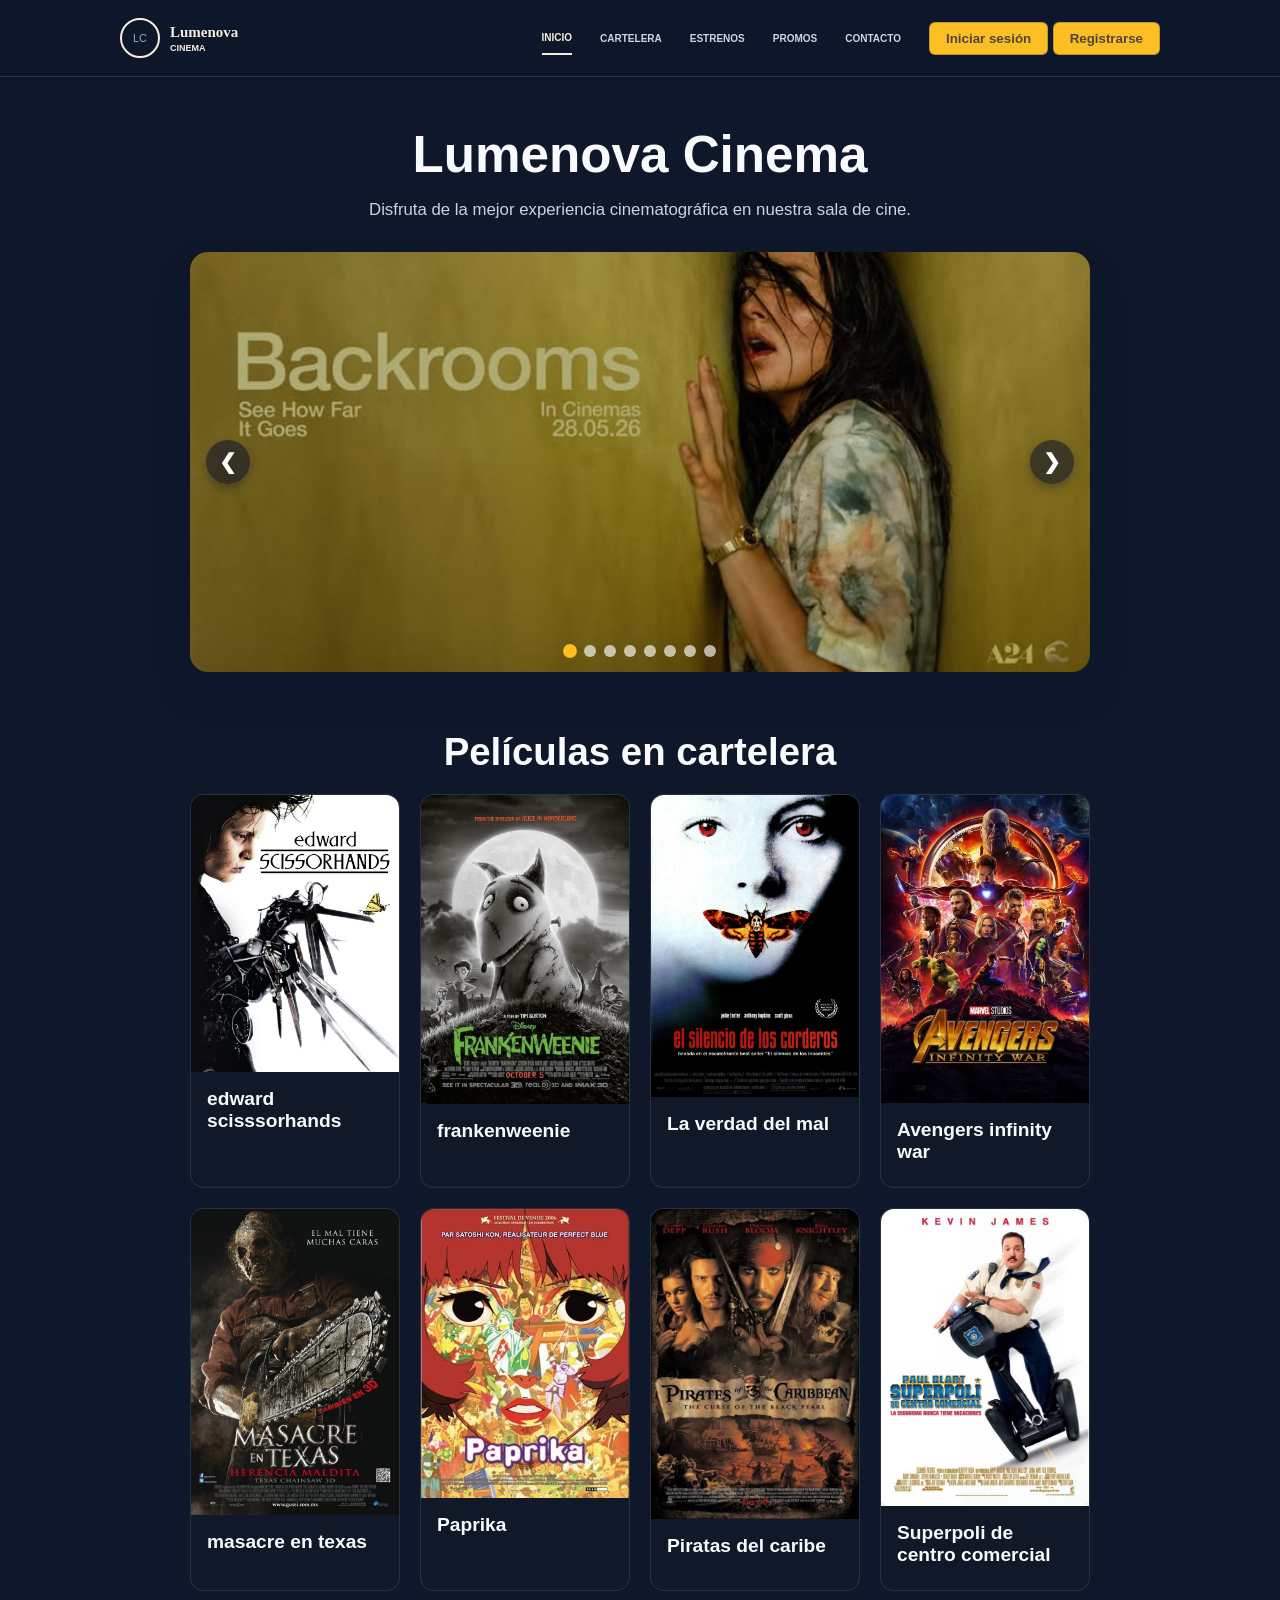
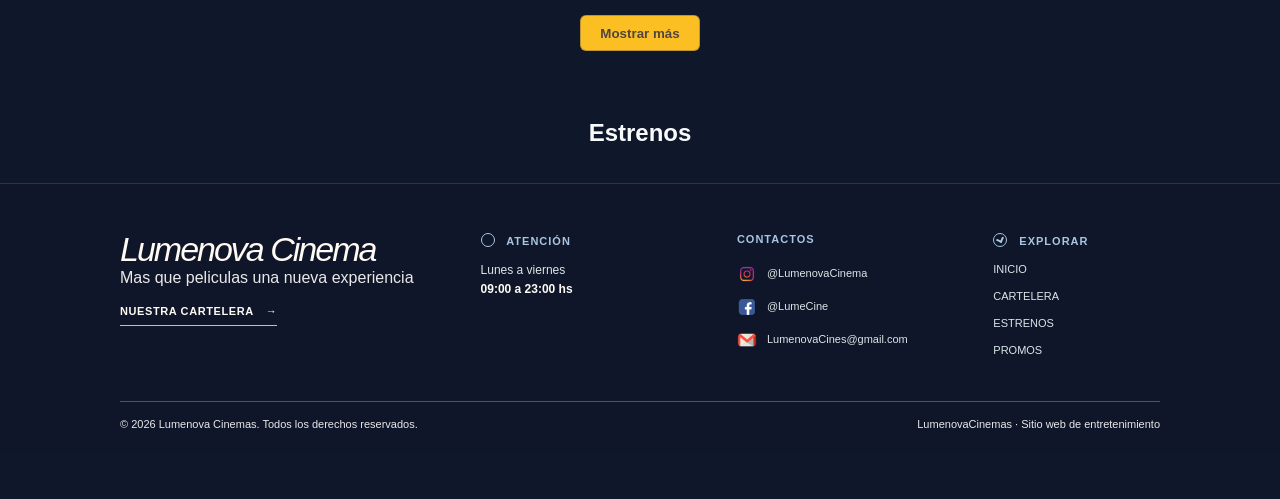
==== commit 998e29ca: "correccion de errores con el merge" ====
--- a/frontend/html/index.html
+++ b/frontend/html/index.html
@@ -119,34 +119,6 @@
                             <p></p>
                         </div>
                     </article>
-                    </article><article class="pelicula-card">
-                        <img src="../img/peliculas/Robot Salvaje.jpeg" alt="">
-                        <div class="pelicula-info">
-                            <h3></h3>
-                            <p></p>
-                        </div>
-                    </article>
-                    </article><article class="pelicula-card">
-                        <img src="../img/peliculas/obsesion.jpeg" alt="">
-                        <div class="pelicula-info">
-                            <h3></h3>
-                            <p></p>
-                        </div>
-                    </article>
-                    </article><article class="pelicula-card">
-                        <img src="../img/peliculas/Michael (2026).jpeg" alt="">
-                        <div class="pelicula-info">
-                            <h3>Michael Jackson</h3>
-                            <p></p>
-                        </div>
-                    </article>
-                    </article><article class="pelicula-card">
-                        <img src="../img/peliculas/viernes 13th.jpeg" alt="">
-                        <div class="pelicula-info">
-                            <h3></h3>
-                            <p></p>
-                        </div>
-                    </article>
                 </div>
 
                 <div class="peliculas-grid peliculas-extra oculto">
--- a/frontend/css/style.css
+++ b/frontend/css/style.css
@@ -589,4 +589,4 @@
     margin: 0;
     width: 100vw;
     margin-left: calc(50% - 50vw);
-}
+}
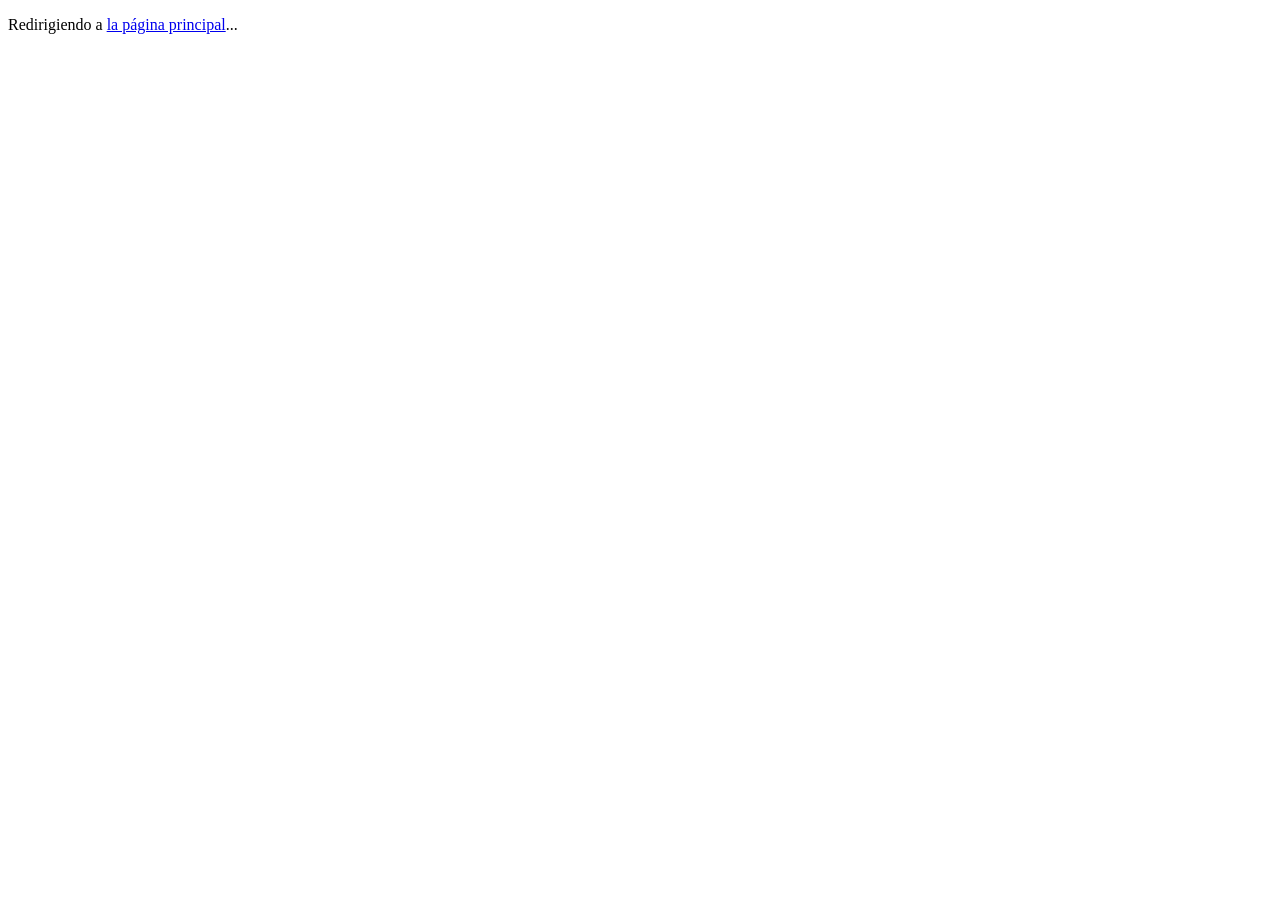
==== commit 04280f10: "implementacion de los php, perfil al iniciar sesion e hicimos la pagina responsive" ====
--- a/frontend/html/index.html
+++ b/frontend/html/index.html
@@ -2,200 +2,10 @@
 <html lang="es">
 <head>
     <meta charset="UTF-8">
-    <meta name="viewport" content="width=device-width, initial-scale=1.0">
-    <link rel="stylesheet" href="../css/style.css">
+    <meta http-equiv="refresh" content="0; url=index.php">
     <title>Lumenova Cinema</title>
-    <link rel="icon" type="image/png" href="../img/logo/lumenova.png">
 </head>
 <body>
-    <header>
-        <div class="site-header">
-            <a class="brand" href="#inicio" aria-label="Lumenova Cinema, inicio">
-                <span class="brand-mark" aria-hidden="true">LC</span>
-                <span class="brand-text">Lumenova<small>CINEMA</small></span>
-            </a>
-            <nav class="main-nav" aria-label="Navegacion principal">
-                <a class="current" href="#inicio">Inicio</a>
-                <a href="#cartelera">Cartelera</a>
-                <a href="#estrenos">Estrenos</a>
-                <a href="#promos">Promos</a>
-                <a href="#contacto">Contacto</a>
-            <div class="botones-cuenta">
-                <button type="button" onclick="location.href='#Iniciar sesión'">Iniciar sesión</button>
-                <button type="button" onclick="location.href='#Registrarse'">Registrarse</button>
-            </div>
-        </nav>
-    </header>
-
-    <main>
-        <section id="inicio" class="hero">
-            <h1>Lumenova Cinema</h1>
-            <p>Disfruta de la mejor experiencia cinematográfica en nuestra sala de cine.</p>
-        </section>
-
-        <section class="seccion-cartelera">
-            <div class="carrusel-contenedor" aria-label="Carrusel de imágenes de películas">
-                <button class="carrusel-btn anterior" type="button" aria-label="Anterior" onclick="cambiarImagen(-1)">&#10094;</button>
-                <div class="carrusel-imagenes">
-                    <img class="carrusel-slide activa" src="../img/carrusel de imagenes/backrooms.jpeg" alt="Imagen 1">
-                    <img class="carrusel-slide" src="../img/carrusel de imagenes/deadpool.jpeg" alt="Imagen 2">
-                    <img class="carrusel-slide" src="../img/carrusel de imagenes/longlegs.jpeg" alt="Imagen 3">
-                    <img class="carrusel-slide" src="../img/carrusel de imagenes/spider-man home coming.jpeg" alt="Imagen 4">
-                    <img class="carrusel-slide" src="../img/carrusel de imagenes/LaOdisea.jpg" alt="Imagen 5">
-                    <img class="carrusel-slide" src="../img/carrusel de imagenes/The Boys Wallpaper.jpeg" alt="Imagen 6">
-                    <img class="carrusel-slide" src="../img/carrusel de imagenes/the texas chainsaw massacre.jpeg" alt="Imagen 7">
-                    <img class="carrusel-slide" src="../img/carrusel de imagenes/zootopia 2.jpeg" alt="Imagen 8">
-                </div>
-
-                <div class="carrusel-puntos" aria-label="Indicadores del carrusel">
-                    <button class="carrusel-punto activo" type="button" data-index="0" aria-label="Ir a la imagen 1"></button>
-                    <button class="carrusel-punto" type="button" data-index="1" aria-label="Ir a la imagen 2"></button>
-                    <button class="carrusel-punto" type="button" data-index="2" aria-label="Ir a la imagen 3"></button>
-                    <button class="carrusel-punto" type="button" data-index="3" aria-label="Ir a la imagen 4"></button>
-                    <button class="carrusel-punto" type="button" data-index="4" aria-label="Ir a la imagen 5"></button>
-                    <button class="carrusel-punto" type="button" data-index="5" aria-label="Ir a la imagen 6"></button>
-                    <button class="carrusel-punto" type="button" data-index="6" aria-label="Ir a la imagen 7"></button>
-                    <button class="carrusel-punto" type="button" data-index="7" aria-label="Ir a la imagen 8"></button>
-                </div>
-                <button class="carrusel-btn siguiente" type="button" aria-label="Siguiente" onclick="cambiarImagen(1)">&#10095;</button>
-            </div>
-            <div id="cartelera"></div><br>
-            <div class="peliculas-container">
-                <h2>Películas en cartelera</h2>
-                <div class="peliculas-grid">
-                    <article class="pelicula-card">
-                        <img src="../img/peliculas/edward scisssorhands.jpeg" alt="edward scisssorhands">
-                        <div class="pelicula-info">
-                            <h3>edward scisssorhands</h3>
-                            <p></p>
-                        </div>
-                    </article>
-                    <article class="pelicula-card">
-                        <img src="../img/peliculas/frankenweenie.jpeg" alt="frankenweenie">
-                        <div class="pelicula-info">
-                            <h3>frankenweenie</h3>
-                            <p></p>
-                        </div>
-                    </article>
-                    <article class="pelicula-card">
-                        <img src="../img/peliculas/La verdad del mal.jpeg" alt="La verdad del mal">
-                        <div class="pelicula-info">
-                            <h3>La verdad del mal</h3>
-                            <p></p>
-                        </div>
-                    </article>
-                    <article class="pelicula-card">
-                        <img src="../img/peliculas/marvel_com.jpeg" alt="Avengers infinity war">
-                        <div class="pelicula-info">
-                            <h3> Avengers infinity war </h3>
-                            <p></p>
-                        </div>
-                    </article>
-                    <article class="pelicula-card">
-                        <img src="../img/peliculas/masacre en texas.jpeg" alt="masacre en texas">
-                        <div class="pelicula-info">
-                            <h3>masacre en texas</h3>
-                            <p></p>
-                        </div>
-                    </article>
-                    <article class="pelicula-card">
-                        <img src="../img/peliculas/Paprika.jpeg" alt="Paprika">
-                        <div class="pelicula-info">
-                            <h3>Paprika</h3>
-                            <p></p>
-                        </div>
-                    </article>
-                    <article class="pelicula-card">
-                        <img src="../img/peliculas/Piratas del Caribe_ La maldición de la Perla Negra  (2003).jpeg" alt="Piratas del caribe">
-                        <div class="pelicula-info">
-                            <h3>Piratas del caribe</h3>
-                            <p></p>
-                        </div>
-                    </article>
-                    <article class="pelicula-card">
-                        <img src="../img/peliculas/Superpoli de centro comercial (2009) - tt1114740.jpeg" alt="Superpoli de centro comercial">
-                        <div class="pelicula-info">
-                            <h3>Superpoli de centro comercial</h3>
-                            <p></p>
-                        </div>
-                    </article>
-                </div>
-
-                <div class="peliculas-grid peliculas-extra oculto">
-                    <article class="pelicula-card">
-                        <img src="../img/peliculas/Robot Salvaje.jpeg" alt="Robot Salvaje">
-                        <div class="pelicula-info">
-                            <h3>Robot Salvaje</h3>
-                            <p></p>
-                        </div>
-                    </article>
-                    <article class="pelicula-card">
-                        <img src="../img/peliculas/obsesion.jpeg" alt="Obsesión">
-                        <div class="pelicula-info">
-                            <h3>Obsesión</h3>
-                            <p></p>
-                        </div>
-                    </article>
-                    <article class="pelicula-card">
-                        <img src="../img/peliculas/Michael (2026).jpeg" alt="Michael Jackson">
-                        <div class="pelicula-info">
-                            <h3>Michael Jackson</h3>
-                            <p></p>
-                        </div>
-                    </article>
-                    <article class="pelicula-card">
-                        <img src="../img/peliculas/viernes 13th.jpeg" alt="viernes 13th">
-                        <div class="pelicula-info">
-                            <h3>viernes 13</h3>
-                            <p></p>
-                        </div>
-                    </article>
-                </div>
-
-                <div class="expand-container">
-                    <button type="button" class="btn-toggle" id="togglePeliculas">Mostrar más</button>
-                </div>
-            </div>
-        </section>
-        <section id="estrenos" class="contenido-seccion">
-            <h2>Estrenos</h2>
-            <p></p>
-        </section>
-        <hr>
-    <footer class="site-footer">
-        <div class="footer-content">
-            <div class="footer-brand">
-                <a class="footer-logo" href="index.html">Lumenova Cinema</a>
-                <span>Mas que peliculas una nueva experiencia
-                <a class="footer-action" href="#cartelera">Nuestra Cartelera<span aria-hidden="true">→</span></a>
-                
-            </div>
-            <div class="footer-column">
-                <h2><span class="footer-heading-icon icon-clock" aria-hidden="true"></span> Atención</h2>
-                <p>Lunes a viernes<br><strong>09:00 a 23:00 hs</strong></p>
-            </div>
-            <div class="footer-column">
-                <h2><span class="fa fa-user-circle-o" aria-hidden="true"></span> Contactos</h2>
-                <div class="footer-socials">
-                    <a href="" target="_blank" rel="noopener noreferrer" aria-label="Instagram"><img src="../img/logos/Instagram.png" alt=""><span>@LumenovaCinema</span></a>
-                    <a href="" target="_blank" rel="noopener noreferrer" aria-label="Facebook"><img src="../img/logos/facebook.png" alt=""><span>@LumeCine</span></a>
-                    <a href="" target="_blank" rel="noopener noreferrer" aria-label="Mail"><img src="../img/logos/Gmail.png" alt=""><span>LumenovaCines@gmail.com</span></a>
-
-                </div>
-            </div>
-            <div class="footer-column footer-links">
-                <h2><span class="footer-heading-icon icon-explore" aria-hidden="true"></span> Explorar</h2>
-                <a href="index.html">Inicio</a>
-                <a href="#cartelera">Cartelera</a>
-                <a href="#estrenos">Estrenos</a>
-                <a href="promociones.html">Promos</a>
-            </div>
-        </div>
-        <div class="footer-bottom">
-            <span>© 2026 Lumenova Cinemas. Todos los derechos reservados.</span>
-            <span>LumenovaCinemas · Sitio web de entretenimiento</span>
-        </div>
-    </footer>
-    <script src="../js/script.js"></script>
+    <p>Redirigiendo a <a href="index.php">la página principal</a>...</p>
 </body>
-</html>+</html>
